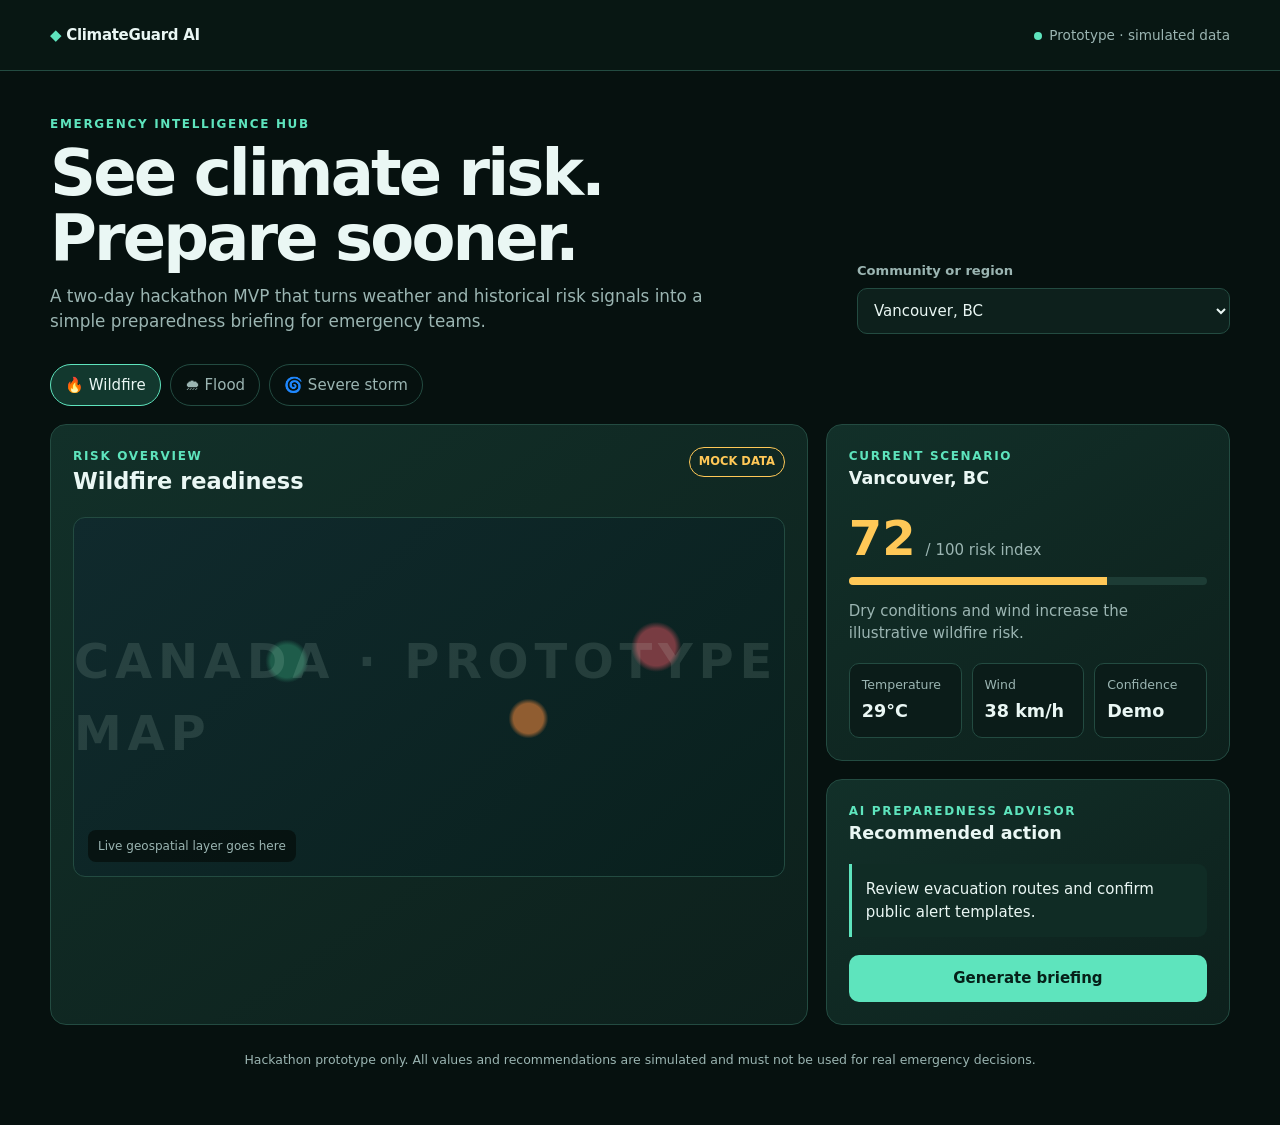
==== ClimateGuard_AI_Interactive_Dashboard.html @ 240c4de7 "Build ClimateGuard hackathon prototype scaffold" ====
<!doctype html>
<html lang="en">
<head>
  <meta charset="utf-8">
  <meta name="viewport" content="width=device-width, initial-scale=1">
  <meta name="description" content="ClimateGuard AI hackathon prototype for climate emergency preparedness.">
  <title>ClimateGuard AI — Emergency Intelligence Hub</title>
  <style>
    :root {
      --ink: #eaf7f4;
      --muted: #9bb5b2;
      --bg: #06110f;
      --surface: #0d201c;
      --surface-2: #123029;
      --line: #234b41;
      --accent: #5ee4bd;
      --warning: #ffc857;
      --danger: #ff6b6b;
      --radius: 16px;
    }

    * { box-sizing: border-box; }
    body { margin: 0; background: var(--bg); color: var(--ink); font: 15px/1.5 system-ui, sans-serif; }
    button, select { font: inherit; }
    button { cursor: pointer; }
    .shell { width: min(1180px, calc(100% - 32px)); margin: auto; }
    header { border-bottom: 1px solid var(--line); background: #081713; }
    nav { min-height: 70px; display: flex; align-items: center; justify-content: space-between; gap: 20px; }
    .brand { font-weight: 850; letter-spacing: -.02em; }
    .brand span { color: var(--accent); }
    .status { color: var(--muted); font-size: .85rem; }
    .status::before { content: ""; display: inline-block; width: 8px; height: 8px; margin-right: 7px; border-radius: 50%; background: var(--accent); }
    main { padding: 44px 0 56px; }
    .hero { display: grid; grid-template-columns: 1.35fr .65fr; gap: 32px; align-items: end; margin-bottom: 30px; }
    .eyebrow { color: var(--accent); font-size: .75rem; font-weight: 800; letter-spacing: .14em; text-transform: uppercase; }
    h1 { max-width: 760px; margin: 8px 0 12px; font-size: clamp(2rem, 5vw, 4rem); line-height: 1.02; letter-spacing: -.045em; }
    .lede { max-width: 700px; margin: 0; color: var(--muted); font-size: 1.05rem; }
    label { display: block; margin-bottom: 7px; color: var(--muted); font-size: .82rem; font-weight: 700; }
    select { width: 100%; padding: 12px; border: 1px solid var(--line); border-radius: 10px; background: var(--surface); color: var(--ink); }
    .tabs { display: flex; gap: 9px; margin-bottom: 18px; overflow-x: auto; }
    .tab { border: 1px solid var(--line); border-radius: 999px; padding: 9px 14px; color: var(--muted); background: transparent; white-space: nowrap; }
    .tab[aria-selected="true"] { border-color: var(--accent); background: #12382e; color: var(--ink); }
    .grid { display: grid; grid-template-columns: 1.5fr .8fr; gap: 18px; }
    .card { border: 1px solid var(--line); border-radius: var(--radius); background: linear-gradient(145deg, var(--surface-2), var(--surface)); padding: 22px; }
    .card h2, .card h3 { margin: 0; }
    .card-head { display: flex; justify-content: space-between; gap: 16px; align-items: start; }
    .badge { border: 1px solid currentColor; border-radius: 999px; padding: 5px 9px; color: var(--warning); font-size: .72rem; font-weight: 800; text-transform: uppercase; }
    .map { position: relative; min-height: 360px; margin-top: 18px; border: 1px solid var(--line); border-radius: 12px; overflow: hidden; background: radial-gradient(circle at 30% 40%, #1e5c4a 0 3%, transparent 4%), radial-gradient(circle at 64% 56%, #905d31 0 3%, transparent 4%), radial-gradient(circle at 82% 36%, #783c42 0 3%, transparent 4%), linear-gradient(140deg, #102a2d, #09201d); }
    .map::before { content: "CANADA · PROTOTYPE MAP"; position: absolute; inset: 0; display: grid; place-items: center; color: #d5f5eb20; font-size: clamp(1.4rem, 4vw, 3rem); font-weight: 900; letter-spacing: .12em; }
    .map::after { content: "Live geospatial layer goes here"; position: absolute; left: 14px; bottom: 14px; padding: 7px 10px; border-radius: 8px; background: #05100dcc; color: var(--muted); font-size: .75rem; }
    .stack { display: grid; gap: 18px; }
    .score { display: flex; align-items: baseline; gap: 10px; margin: 22px 0 6px; }
    .score strong { font-size: 3rem; line-height: 1; color: var(--warning); }
    .score span, .hint { color: var(--muted); }
    .meter { height: 8px; margin: 15px 0; border-radius: 99px; background: #1d3c35; overflow: hidden; }
    .meter span { display: block; height: 100%; width: 72%; background: var(--warning); transition: width .2s; }
    .metrics { display: grid; grid-template-columns: repeat(3, 1fr); gap: 10px; margin-top: 18px; }
    .metric { padding: 12px; border: 1px solid var(--line); border-radius: 10px; background: #0b1c19; }
    .metric small { display: block; color: var(--muted); }
    .metric b { display: block; margin-top: 4px; font-size: 1.1rem; }
    .recommendation { margin: 18px 0; padding: 14px; border-left: 3px solid var(--accent); border-radius: 0 9px 9px 0; background: #102c25; }
    .primary { width: 100%; border: 0; border-radius: 10px; padding: 12px 16px; background: var(--accent); color: #062019; font-weight: 850; }
    .primary:hover { filter: brightness(1.08); }
    .disclaimer { margin: 26px 0 0; color: var(--muted); font-size: .78rem; text-align: center; }
    dialog { max-width: 560px; border: 1px solid var(--line); border-radius: var(--radius); background: var(--surface); color: var(--ink); padding: 24px; }
    dialog::backdrop { background: #000a; }
    dialog h2 { margin-top: 0; }
    dialog li { margin: 9px 0; color: var(--muted); }
    dialog button { float: right; border: 1px solid var(--line); border-radius: 8px; padding: 8px 12px; background: transparent; color: var(--ink); }
    @media (max-width: 800px) { .hero, .grid { grid-template-columns: 1fr; } main { padding-top: 30px; } .metrics { grid-template-columns: 1fr; } }
  </style>
</head>
<body>
  <header>
    <nav class="shell" aria-label="Primary navigation">
      <div class="brand"><span>◆</span> ClimateGuard AI</div>
      <div class="status">Prototype · simulated data</div>
    </nav>
  </header>

  <main class="shell">
    <section class="hero">
      <div>
        <div class="eyebrow">Emergency intelligence hub</div>
        <h1>See climate risk. Prepare sooner.</h1>
        <p class="lede">A two-day hackathon MVP that turns weather and historical risk signals into a simple preparedness briefing for emergency teams.</p>
      </div>
      <div>
        <label for="region">Community or region</label>
        <select id="region">
          <option value="vancouver">Vancouver, BC</option>
          <option value="calgary">Calgary, AB</option>
          <option value="halifax">Halifax, NS</option>
        </select>
      </div>
    </section>

    <div class="tabs" role="tablist" aria-label="Hazard type">
      <button class="tab" role="tab" aria-selected="true" data-hazard="wildfire">🔥 Wildfire</button>
      <button class="tab" role="tab" aria-selected="false" data-hazard="flood">🌧 Flood</button>
      <button class="tab" role="tab" aria-selected="false" data-hazard="storm">🌀 Severe storm</button>
    </div>

    <section class="grid" aria-label="Risk dashboard">
      <article class="card">
        <div class="card-head">
          <div><div class="eyebrow">Risk overview</div><h2 id="map-title">Wildfire readiness</h2></div>
          <span class="badge">Mock data</span>
        </div>
        <div class="map" role="img" aria-label="Placeholder for a Canadian hazard map"></div>
      </article>

      <aside class="stack">
        <article class="card">
          <div class="eyebrow">Current scenario</div>
          <h3 id="place">Vancouver, BC</h3>
          <div class="score"><strong id="score">72</strong><span>/ 100 risk index</span></div>
          <div class="meter" aria-hidden="true"><span id="meter"></span></div>
          <p class="hint" id="summary">Dry conditions and wind increase the illustrative wildfire risk.</p>
          <div class="metrics">
            <div class="metric"><small>Temperature</small><b id="temperature">29°C</b></div>
            <div class="metric"><small>Wind</small><b id="wind">38 km/h</b></div>
            <div class="metric"><small>Confidence</small><b>Demo</b></div>
          </div>
        </article>

        <article class="card">
          <div class="eyebrow">AI preparedness advisor</div>
          <h3>Recommended action</h3>
          <p class="recommendation" id="recommendation">Review evacuation routes and confirm public alert templates.</p>
          <button class="primary" id="briefing">Generate briefing</button>
        </article>
      </aside>
    </section>

    <p class="disclaimer">Hackathon prototype only. All values and recommendations are simulated and must not be used for real emergency decisions.</p>
  </main>

  <dialog id="briefing-dialog">
    <button id="close-dialog" aria-label="Close briefing">Close</button>
    <div class="eyebrow">Generated demo briefing</div>
    <h2 id="briefing-title">Preparedness briefing</h2>
    <p>This deterministic placeholder shows where an approved AI service can be connected.</p>
    <ol id="briefing-list"></ol>
  </dialog>

  <script>
    // MOCK DATA BOUNDARY: replace this object with normalized API responses on day two.
    const scenarios = {
      wildfire: { title: "Wildfire readiness", score: 72, summary: "Dry conditions and wind increase the illustrative wildfire risk.", action: "Review evacuation routes and confirm public alert templates.", steps: ["Check official fire-weather alerts.", "Review evacuation routes and vulnerable populations.", "Confirm staffing and public communication channels."] },
      flood: { title: "Flood readiness", score: 58, summary: "A simulated rainfall outlook raises localized flood concerns.", action: "Inspect flood-prone roads and verify shelter readiness.", steps: ["Check official rainfall and river forecasts.", "Review drainage and road closure plans.", "Confirm shelter and transport contacts."] },
      storm: { title: "Severe storm readiness", score: 81, summary: "A simulated wind event could disrupt power and transport.", action: "Confirm backup power and coordinate critical-facility checks.", steps: ["Check official storm warnings.", "Contact critical facilities and utilities.", "Prepare outage and public safety messaging."] }
    };
    const regions = {
      vancouver: { label: "Vancouver, BC", temperature: "29°C", wind: "38 km/h", offset: 0 },
      calgary: { label: "Calgary, AB", temperature: "24°C", wind: "52 km/h", offset: -7 },
      halifax: { label: "Halifax, NS", temperature: "18°C", wind: "66 km/h", offset: 6 }
    };

    let activeHazard = "wildfire";
    const $ = (selector) => document.querySelector(selector);

    function render() {
      const scenario = scenarios[activeHazard];
      const region = regions[$("#region").value];
      const score = Math.max(0, Math.min(100, scenario.score + region.offset));
      $("#map-title").textContent = scenario.title;
      $("#place").textContent = region.label;
      $("#score").textContent = score;
      $("#meter").style.width = `${score}%`;
      $("#summary").textContent = scenario.summary;
      $("#recommendation").textContent = scenario.action;
      $("#temperature").textContent = region.temperature;
      $("#wind").textContent = region.wind;
    }

    document.querySelectorAll(".tab").forEach((tab) => tab.addEventListener("click", () => {
      activeHazard = tab.dataset.hazard;
      document.querySelectorAll(".tab").forEach((item) => item.setAttribute("aria-selected", item === tab));
      render();
    }));
    $("#region").addEventListener("change", render);
    $("#briefing").addEventListener("click", () => {
      const scenario = scenarios[activeHazard];
      $("#briefing-title").textContent = `${regions[$("#region").value].label}: ${scenario.title}`;
      $("#briefing-list").innerHTML = scenario.steps.map((step) => `<li>${step}</li>`).join("");
      $("#briefing-dialog").showModal();
    });
    $("#close-dialog").addEventListener("click", () => $("#briefing-dialog").close());
    render();
  </script>
</body>
</html>
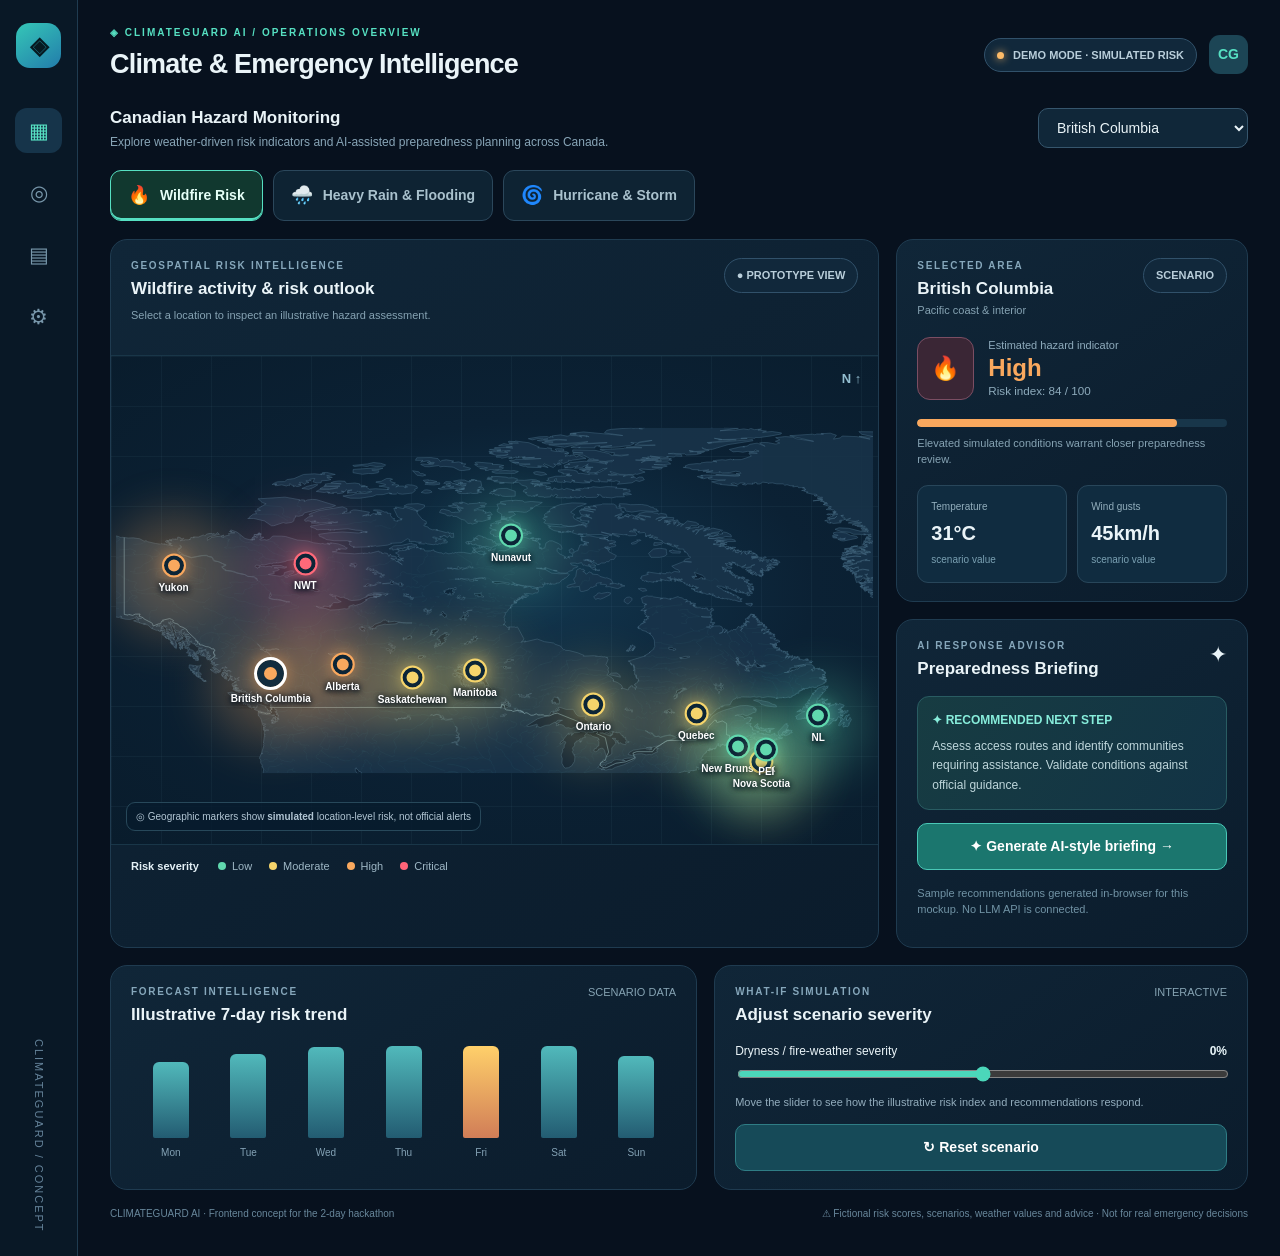
==== commit 37c52c67: "Align project scaffold with supplied frontend" ====
--- a/ClimateGuard_AI_Interactive_Dashboard.html
+++ b/ClimateGuard_AI_Interactive_Dashboard.html
@@ -1,193 +1,34 @@
-<!doctype html>
-<html lang="en">
-<head>
-  <meta charset="utf-8">
-  <meta name="viewport" content="width=device-width, initial-scale=1">
-  <meta name="description" content="ClimateGuard AI hackathon prototype for climate emergency preparedness.">
-  <title>ClimateGuard AI — Emergency Intelligence Hub</title>
-  <style>
-    :root {
-      --ink: #eaf7f4;
-      --muted: #9bb5b2;
-      --bg: #06110f;
-      --surface: #0d201c;
-      --surface-2: #123029;
-      --line: #234b41;
-      --accent: #5ee4bd;
-      --warning: #ffc857;
-      --danger: #ff6b6b;
-      --radius: 16px;
-    }
-
-    * { box-sizing: border-box; }
-    body { margin: 0; background: var(--bg); color: var(--ink); font: 15px/1.5 system-ui, sans-serif; }
-    button, select { font: inherit; }
-    button { cursor: pointer; }
-    .shell { width: min(1180px, calc(100% - 32px)); margin: auto; }
-    header { border-bottom: 1px solid var(--line); background: #081713; }
-    nav { min-height: 70px; display: flex; align-items: center; justify-content: space-between; gap: 20px; }
-    .brand { font-weight: 850; letter-spacing: -.02em; }
-    .brand span { color: var(--accent); }
-    .status { color: var(--muted); font-size: .85rem; }
-    .status::before { content: ""; display: inline-block; width: 8px; height: 8px; margin-right: 7px; border-radius: 50%; background: var(--accent); }
-    main { padding: 44px 0 56px; }
-    .hero { display: grid; grid-template-columns: 1.35fr .65fr; gap: 32px; align-items: end; margin-bottom: 30px; }
-    .eyebrow { color: var(--accent); font-size: .75rem; font-weight: 800; letter-spacing: .14em; text-transform: uppercase; }
-    h1 { max-width: 760px; margin: 8px 0 12px; font-size: clamp(2rem, 5vw, 4rem); line-height: 1.02; letter-spacing: -.045em; }
-    .lede { max-width: 700px; margin: 0; color: var(--muted); font-size: 1.05rem; }
-    label { display: block; margin-bottom: 7px; color: var(--muted); font-size: .82rem; font-weight: 700; }
-    select { width: 100%; padding: 12px; border: 1px solid var(--line); border-radius: 10px; background: var(--surface); color: var(--ink); }
-    .tabs { display: flex; gap: 9px; margin-bottom: 18px; overflow-x: auto; }
-    .tab { border: 1px solid var(--line); border-radius: 999px; padding: 9px 14px; color: var(--muted); background: transparent; white-space: nowrap; }
-    .tab[aria-selected="true"] { border-color: var(--accent); background: #12382e; color: var(--ink); }
-    .grid { display: grid; grid-template-columns: 1.5fr .8fr; gap: 18px; }
-    .card { border: 1px solid var(--line); border-radius: var(--radius); background: linear-gradient(145deg, var(--surface-2), var(--surface)); padding: 22px; }
-    .card h2, .card h3 { margin: 0; }
-    .card-head { display: flex; justify-content: space-between; gap: 16px; align-items: start; }
-    .badge { border: 1px solid currentColor; border-radius: 999px; padding: 5px 9px; color: var(--warning); font-size: .72rem; font-weight: 800; text-transform: uppercase; }
-    .map { position: relative; min-height: 360px; margin-top: 18px; border: 1px solid var(--line); border-radius: 12px; overflow: hidden; background: radial-gradient(circle at 30% 40%, #1e5c4a 0 3%, transparent 4%), radial-gradient(circle at 64% 56%, #905d31 0 3%, transparent 4%), radial-gradient(circle at 82% 36%, #783c42 0 3%, transparent 4%), linear-gradient(140deg, #102a2d, #09201d); }
-    .map::before { content: "CANADA · PROTOTYPE MAP"; position: absolute; inset: 0; display: grid; place-items: center; color: #d5f5eb20; font-size: clamp(1.4rem, 4vw, 3rem); font-weight: 900; letter-spacing: .12em; }
-    .map::after { content: "Live geospatial layer goes here"; position: absolute; left: 14px; bottom: 14px; padding: 7px 10px; border-radius: 8px; background: #05100dcc; color: var(--muted); font-size: .75rem; }
-    .stack { display: grid; gap: 18px; }
-    .score { display: flex; align-items: baseline; gap: 10px; margin: 22px 0 6px; }
-    .score strong { font-size: 3rem; line-height: 1; color: var(--warning); }
-    .score span, .hint { color: var(--muted); }
-    .meter { height: 8px; margin: 15px 0; border-radius: 99px; background: #1d3c35; overflow: hidden; }
-    .meter span { display: block; height: 100%; width: 72%; background: var(--warning); transition: width .2s; }
-    .metrics { display: grid; grid-template-columns: repeat(3, 1fr); gap: 10px; margin-top: 18px; }
-    .metric { padding: 12px; border: 1px solid var(--line); border-radius: 10px; background: #0b1c19; }
-    .metric small { display: block; color: var(--muted); }
-    .metric b { display: block; margin-top: 4px; font-size: 1.1rem; }
-    .recommendation { margin: 18px 0; padding: 14px; border-left: 3px solid var(--accent); border-radius: 0 9px 9px 0; background: #102c25; }
-    .primary { width: 100%; border: 0; border-radius: 10px; padding: 12px 16px; background: var(--accent); color: #062019; font-weight: 850; }
-    .primary:hover { filter: brightness(1.08); }
-    .disclaimer { margin: 26px 0 0; color: var(--muted); font-size: .78rem; text-align: center; }
-    dialog { max-width: 560px; border: 1px solid var(--line); border-radius: var(--radius); background: var(--surface); color: var(--ink); padding: 24px; }
-    dialog::backdrop { background: #000a; }
-    dialog h2 { margin-top: 0; }
-    dialog li { margin: 9px 0; color: var(--muted); }
-    dialog button { float: right; border: 1px solid var(--line); border-radius: 8px; padding: 8px 12px; background: transparent; color: var(--ink); }
-    @media (max-width: 800px) { .hero, .grid { grid-template-columns: 1fr; } main { padding-top: 30px; } .metrics { grid-template-columns: 1fr; } }
-  </style>
-</head>
-<body>
-  <header>
-    <nav class="shell" aria-label="Primary navigation">
-      <div class="brand"><span>◆</span> ClimateGuard AI</div>
-      <div class="status">Prototype · simulated data</div>
-    </nav>
-  </header>
-
-  <main class="shell">
-    <section class="hero">
-      <div>
-        <div class="eyebrow">Emergency intelligence hub</div>
-        <h1>See climate risk. Prepare sooner.</h1>
-        <p class="lede">A two-day hackathon MVP that turns weather and historical risk signals into a simple preparedness briefing for emergency teams.</p>
-      </div>
-      <div>
-        <label for="region">Community or region</label>
-        <select id="region">
-          <option value="vancouver">Vancouver, BC</option>
-          <option value="calgary">Calgary, AB</option>
-          <option value="halifax">Halifax, NS</option>
-        </select>
-      </div>
-    </section>
-
-    <div class="tabs" role="tablist" aria-label="Hazard type">
-      <button class="tab" role="tab" aria-selected="true" data-hazard="wildfire">🔥 Wildfire</button>
-      <button class="tab" role="tab" aria-selected="false" data-hazard="flood">🌧 Flood</button>
-      <button class="tab" role="tab" aria-selected="false" data-hazard="storm">🌀 Severe storm</button>
-    </div>
-
-    <section class="grid" aria-label="Risk dashboard">
-      <article class="card">
-        <div class="card-head">
-          <div><div class="eyebrow">Risk overview</div><h2 id="map-title">Wildfire readiness</h2></div>
-          <span class="badge">Mock data</span>
-        </div>
-        <div class="map" role="img" aria-label="Placeholder for a Canadian hazard map"></div>
-      </article>
-
-      <aside class="stack">
-        <article class="card">
-          <div class="eyebrow">Current scenario</div>
-          <h3 id="place">Vancouver, BC</h3>
-          <div class="score"><strong id="score">72</strong><span>/ 100 risk index</span></div>
-          <div class="meter" aria-hidden="true"><span id="meter"></span></div>
-          <p class="hint" id="summary">Dry conditions and wind increase the illustrative wildfire risk.</p>
-          <div class="metrics">
-            <div class="metric"><small>Temperature</small><b id="temperature">29°C</b></div>
-            <div class="metric"><small>Wind</small><b id="wind">38 km/h</b></div>
-            <div class="metric"><small>Confidence</small><b>Demo</b></div>
-          </div>
-        </article>
-
-        <article class="card">
-          <div class="eyebrow">AI preparedness advisor</div>
-          <h3>Recommended action</h3>
-          <p class="recommendation" id="recommendation">Review evacuation routes and confirm public alert templates.</p>
-          <button class="primary" id="briefing">Generate briefing</button>
-        </article>
-      </aside>
-    </section>
-
-    <p class="disclaimer">Hackathon prototype only. All values and recommendations are simulated and must not be used for real emergency decisions.</p>
-  </main>
-
-  <dialog id="briefing-dialog">
-    <button id="close-dialog" aria-label="Close briefing">Close</button>
-    <div class="eyebrow">Generated demo briefing</div>
-    <h2 id="briefing-title">Preparedness briefing</h2>
-    <p>This deterministic placeholder shows where an approved AI service can be connected.</p>
-    <ol id="briefing-list"></ol>
-  </dialog>
-
-  <script>
-    // MOCK DATA BOUNDARY: replace this object with normalized API responses on day two.
-    const scenarios = {
-      wildfire: { title: "Wildfire readiness", score: 72, summary: "Dry conditions and wind increase the illustrative wildfire risk.", action: "Review evacuation routes and confirm public alert templates.", steps: ["Check official fire-weather alerts.", "Review evacuation routes and vulnerable populations.", "Confirm staffing and public communication channels."] },
-      flood: { title: "Flood readiness", score: 58, summary: "A simulated rainfall outlook raises localized flood concerns.", action: "Inspect flood-prone roads and verify shelter readiness.", steps: ["Check official rainfall and river forecasts.", "Review drainage and road closure plans.", "Confirm shelter and transport contacts."] },
-      storm: { title: "Severe storm readiness", score: 81, summary: "A simulated wind event could disrupt power and transport.", action: "Confirm backup power and coordinate critical-facility checks.", steps: ["Check official storm warnings.", "Contact critical facilities and utilities.", "Prepare outage and public safety messaging."] }
-    };
-    const regions = {
-      vancouver: { label: "Vancouver, BC", temperature: "29°C", wind: "38 km/h", offset: 0 },
-      calgary: { label: "Calgary, AB", temperature: "24°C", wind: "52 km/h", offset: -7 },
-      halifax: { label: "Halifax, NS", temperature: "18°C", wind: "66 km/h", offset: 6 }
-    };
-
-    let activeHazard = "wildfire";
-    const $ = (selector) => document.querySelector(selector);
-
-    function render() {
-      const scenario = scenarios[activeHazard];
-      const region = regions[$("#region").value];
-      const score = Math.max(0, Math.min(100, scenario.score + region.offset));
-      $("#map-title").textContent = scenario.title;
-      $("#place").textContent = region.label;
-      $("#score").textContent = score;
-      $("#meter").style.width = `${score}%`;
-      $("#summary").textContent = scenario.summary;
-      $("#recommendation").textContent = scenario.action;
-      $("#temperature").textContent = region.temperature;
-      $("#wind").textContent = region.wind;
-    }
-
-    document.querySelectorAll(".tab").forEach((tab) => tab.addEventListener("click", () => {
-      activeHazard = tab.dataset.hazard;
-      document.querySelectorAll(".tab").forEach((item) => item.setAttribute("aria-selected", item === tab));
-      render();
-    }));
-    $("#region").addEventListener("change", render);
-    $("#briefing").addEventListener("click", () => {
-      const scenario = scenarios[activeHazard];
-      $("#briefing-title").textContent = `${regions[$("#region").value].label}: ${scenario.title}`;
-      $("#briefing-list").innerHTML = scenario.steps.map((step) => `<li>${step}</li>`).join("");
-      $("#briefing-dialog").showModal();
-    });
-    $("#close-dialog").addEventListener("click", () => $("#briefing-dialog").close());
-    render();
-  </script>
-</body>
-</html>
+<!DOCTYPE html>
+<html lang="en"><head><meta charset="UTF-8"><meta name="viewport" content="width=device-width,initial-scale=1.0">
+<title>ClimateGuard AI | Canadian Emergency Intelligence</title>
+<style>
+:root{--bg:#07111e;--panel:#0e2030;--panel2:#102739;--line:#1f3b50;--text:#eaf4f8;--muted:#88a5b7;--teal:#56e0c2;--orange:#ffc06a;--red:#ff6979;--blue:#68b9ff;--radius:17px}*{box-sizing:border-box}body{margin:0;background:var(--bg);color:var(--text);font:14px/1.5 Inter,Segoe UI,Arial,sans-serif}button,select,input{font:inherit}button{cursor:pointer}.app{display:grid;grid-template-columns:78px minmax(0,1fr);min-height:100vh}.rail{background:#091826;border-right:1px solid var(--line);display:flex;align-items:center;flex-direction:column;gap:17px;padding:23px 12px}.brand{width:45px;height:45px;border-radius:14px;background:linear-gradient(145deg,#35c7b7,#227cab);display:grid;place-items:center;color:#061a21;font-size:24px;font-weight:900;margin-bottom:23px}.railbtn{border:0;background:transparent;color:#7897ab;width:47px;height:45px;border-radius:12px;font-size:21px}.railbtn.active,.railbtn:hover{background:#16344a;color:var(--teal)}.rail-bottom{margin-top:auto;color:#65839a;font-size:11px;writing-mode:vertical-rl;letter-spacing:2px}.main{min-width:0;max-width:1840px;width:100%;margin:auto;padding:25px 32px 35px}.top{display:flex;justify-content:space-between;align-items:center;gap:15px;margin-bottom:20px}.eyebrow{color:var(--teal);text-transform:uppercase;letter-spacing:2px;font-size:10px;font-weight:800}.top h1{font-size:27px;margin:4px 0 0;letter-spacing:-.8px}.top-right{display:flex;align-items:center;gap:12px}.pill{padding:8px 12px;border:1px solid #31516a;border-radius:99px;color:#b9ceda;background:#11283b;font-size:11px;font-weight:700}.pulse{display:inline-block;width:7px;height:7px;background:#fdbb68;border-radius:50%;margin-right:6px;box-shadow:0 0 8px #fdbb68}.avatar{width:39px;height:39px;border-radius:11px;background:#1c4555;display:grid;place-items:center;color:var(--teal);font-weight:800}.intro{display:flex;justify-content:space-between;align-items:center;gap:18px;margin-bottom:19px}.intro h2{font-size:17px;margin:0 0 3px}.intro p{color:var(--muted);margin:0;font-size:12px}.selectbox{border:1px solid #36566d;border-radius:10px;background:#102739;color:var(--text);padding:10px 14px;max-width:210px}.hazards{display:flex;gap:10px;margin-bottom:18px;flex-wrap:wrap}.hazard{border:1px solid #2b475b;background:#0e2333;color:#a9c1cd;padding:11px 17px;border-radius:11px;display:flex;align-items:center;gap:10px;font-weight:700}.hazard span{font-size:18px}.hazard.active{border-color:var(--teal);color:#e6fff8;background:#11382f;box-shadow:inset 0 -2px var(--teal)}.hazard:hover{border-color:#7196ac}.layout{display:grid;grid-template-columns:minmax(0,1.75fr) minmax(290px,.8fr);gap:17px}.panel{background:linear-gradient(145deg,#102638,#0b1c2c);border:1px solid var(--line);border-radius:var(--radius);overflow:hidden}.panelpad{padding:18px 20px}.paneltop{display:flex;align-items:start;justify-content:space-between;gap:10px}.kicker{font-size:10px;text-transform:uppercase;letter-spacing:1.7px;color:#86a7bb;font-weight:800}.heading{font-size:17px;font-weight:800;margin-top:3px}.mini{font-size:11px;color:#86a3b3}.map-wrap{position:relative;min-height:490px;background:radial-gradient(ellipse at 55% 48%,#12364e 0%,#0b2134 47%,#091c2c 100%);overflow:hidden;border-top:1px solid #193648;border-bottom:1px solid #193648;margin-top:14px}.map-wrap:before{content:'';position:absolute;inset:0;background-image:linear-gradient(#5f8ca113 1px,transparent 1px),linear-gradient(90deg,#5f8ca113 1px,transparent 1px);background-size:50px 50px;pointer-events:none}.canada{position:absolute;inset:13px 5px 12px;width:calc(100% - 10px);height:calc(100% - 25px);object-fit:fill;opacity:.94}.map-grid{position:absolute;inset:13px 5px 12px;pointer-events:none}.heat{position:absolute;border-radius:50%;transform:translate(-50%,-50%);filter:blur(24px);opacity:.27;pointer-events:none;width:110px;height:95px}.pin{position:absolute;transform:translate(-50%,-50%);border:0;background:none;padding:0;z-index:3;color:white;display:flex;align-items:center;flex-direction:column;gap:4px}.pin .ring{display:grid;place-items:center;width:20px;height:20px;border-radius:50%;background:var(--risk);border:4px solid #0c2537;outline:2px solid var(--risk);box-shadow:0 0 19px var(--risk)}.pin.selected .ring{width:27px;height:27px;border:7px solid #122c3e;outline:3px solid #fff}.pin .name{font-size:10px;font-weight:800;text-shadow:0 2px 5px #05111e,0 0 6px #05111e;white-space:nowrap}.pin:hover .name{color:var(--teal)}.map-caption{position:absolute;left:15px;bottom:13px;color:#b1c5d3;background:#071b2dc9;border:1px solid #27485a;border-radius:9px;padding:6px 9px;font-size:10px;z-index:4}.compass{position:absolute;right:17px;top:13px;color:#93bed0;font-weight:700;font-size:13px;z-index:4}.legend{display:flex;align-items:center;gap:17px;flex-wrap:wrap;padding:13px 20px;font-size:11px;color:#9eb7c5}.legend b{color:#e5f1f7;margin-right:2px}.key{display:flex;align-items:center;gap:6px}.dot{width:8px;height:8px;border-radius:50%;display:inline-block}.red{background:#ff6478}.orange{background:#f9a85e}.yellow{background:#f5d46b}.green{background:#60d8ae}.right{display:flex;flex-direction:column;gap:17px}.risk-box{display:flex;gap:14px;align-items:center;margin:19px 0}.risk-icon{background:#3a2635;color:#ff9da0;border:1px solid #7b4e63;padding:13px;border-radius:13px;font-size:23px}.risk-words{display:flex;flex-direction:column}.risk-words strong{font-size:24px;line-height:1.2}.risk-words small{color:#8eabbc}.risk-meter{height:8px;border-radius:50px;background:#18364a;overflow:hidden;margin:14px 0 8px}.risk-meter div{height:100%;border-radius:50px;transition:width .3s,background .3s}.metrics{display:grid;grid-template-columns:repeat(2,minmax(0,1fr));gap:10px;margin-top:17px}.metric{border:1px solid #28465a;border-radius:11px;padding:13px;background:#102c40}.metric small{display:block;color:#93afbd;font-size:10px}.metric strong{font-size:20px;margin-top:4px;display:block}.metric span{font-size:10px;color:#7aa0b2}.action{background:linear-gradient(120deg,#173c42,#123345);border:1px solid #295c62;border-radius:12px;margin-top:15px;padding:14px}.action h4{color:#87eddb;font-size:12px;margin:0 0 8px}.action p{margin:0;color:#bed6db;font-size:12px;line-height:1.6}.ai-button{width:100%;border:1px solid #4ac8b7;background:#1b766e;color:white;padding:12px;border-radius:10px;font-weight:800;margin-top:13px}.ai-button:hover{background:#229789}.bottom{display:grid;grid-template-columns:1.1fr 1fr;gap:17px;margin-top:17px}.chart{display:flex;align-items:end;justify-content:space-between;gap:8px;height:114px;margin:19px 0 4px;padding:0 5px}.barcol{flex:1;display:flex;flex-direction:column;align-items:center;justify-content:end;height:100%;gap:7px}.bar{width:100%;max-width:36px;border-radius:6px 6px 2px 2px;background:linear-gradient(0deg,#235c72,#51b9bb);min-height:8px;transition:height .3s}.barcol.active .bar{background:linear-gradient(0deg,#d17d57,#ffd06a)}.barlabel{font-size:10px;color:#83a1b4}.scenario-row{display:flex;justify-content:space-between;gap:10px;margin:15px 0 4px;font-size:12px}.scenario-row strong{color:#e9f6fa}input[type=range]{width:100%;accent-color:#4bd7ba}.scenario-hint{font-size:11px;color:#93adbd;margin:6px 0}.foot{display:flex;justify-content:space-between;gap:12px;color:#68879b;font-size:10px;margin-top:16px;flex-wrap:wrap}.toast{position:fixed;bottom:22px;right:24px;background:#113b40;border:1px solid #358477;color:#e6fff7;padding:13px 16px;border-radius:12px;box-shadow:0 10px 30px #0005;display:none;z-index:20}.modalbg{display:none;position:fixed;inset:0;background:#020912ca;z-index:30;align-items:center;justify-content:center;padding:20px}.modal{width:min(620px,96vw);background:#0f2737;border:1px solid #3b6278;border-radius:19px;padding:26px;box-shadow:0 18px 100px #000b;max-height:90vh;overflow:auto}.modal h2{margin:0 0 8px}.modal p,.modal li{color:#b7ced9}.modal li{margin:9px 0}.modal button{border:0;background:#1a766c;color:white;border-radius:9px;padding:9px 15px;font-weight:800;float:right}.fine{color:#7193a5;font-size:11px;margin-top:15px} @media(max-width:1050px){.layout{grid-template-columns:1fr}.right{display:grid;grid-template-columns:1fr 1fr}.map-wrap{min-height:440px}}@media(max-width:700px){.app{grid-template-columns:1fr}.rail{display:none}.main{padding:18px 12px}.top h1{font-size:21px}.top-right .pill{display:none}.intro{align-items:start;flex-direction:column}.right,.bottom{grid-template-columns:1fr}.map-wrap{min-height:370px}.pin .name{font-size:8px}.map-caption{font-size:9px}.legend{gap:10px}.hazard{flex:1;justify-content:center;font-size:11px;padding:10px 8px}}
+</style></head>
+<body><div class="app"><nav class="rail" aria-label="Demo navigation"><div class="brand">◈</div><button class="railbtn active" title="Overview">▦</button><button class="railbtn" title="Explore" onclick="toast('Explore mode is represented by the map view.')">◎</button><button class="railbtn" title="Reports" onclick="openAI()">▤</button><button class="railbtn" title="Settings" onclick="toast('This is a frontend concept demonstration.')">⚙</button><div class="rail-bottom">CLIMATEGUARD / CONCEPT</div></nav><main class="main"><header class="top"><div><div class="eyebrow">◈ CLIMATEGUARD AI / OPERATIONS OVERVIEW</div><h1>Climate & Emergency Intelligence</h1></div><div class="top-right"><div class="pill"><span class="pulse"></span> DEMO MODE · SIMULATED RISK</div><div class="avatar">CG</div></div></header><section class="intro"><div><h2>Canadian Hazard Monitoring</h2><p>Explore weather-driven risk indicators and AI-assisted preparedness planning across Canada.</p></div><select id="regionSelect" class="selectbox" aria-label="Select region"></select></section><div class="hazards"><button class="hazard active" data-hazard="wildfire"><span>🔥</span> Wildfire Risk</button><button class="hazard" data-hazard="rain"><span>🌧️</span> Heavy Rain & Flooding</button><button class="hazard" data-hazard="hurricane"><span>🌀</span> Hurricane & Storm</button></div><div class="layout"><section class="panel"><div class="panelpad"><div class="paneltop"><div><div class="kicker">Geospatial Risk Intelligence</div><div class="heading" id="mapTitle">Wildfire activity & risk outlook</div></div><div class="pill" id="mapMode">● PROTOTYPE VIEW</div></div><div class="mini" style="margin-top:5px">Select a location to inspect an illustrative hazard assessment.</div></div><div class="map-wrap" id="map"><img class="canada" alt="Map outline of Canada and surrounding North American coastline" src="[data-uri]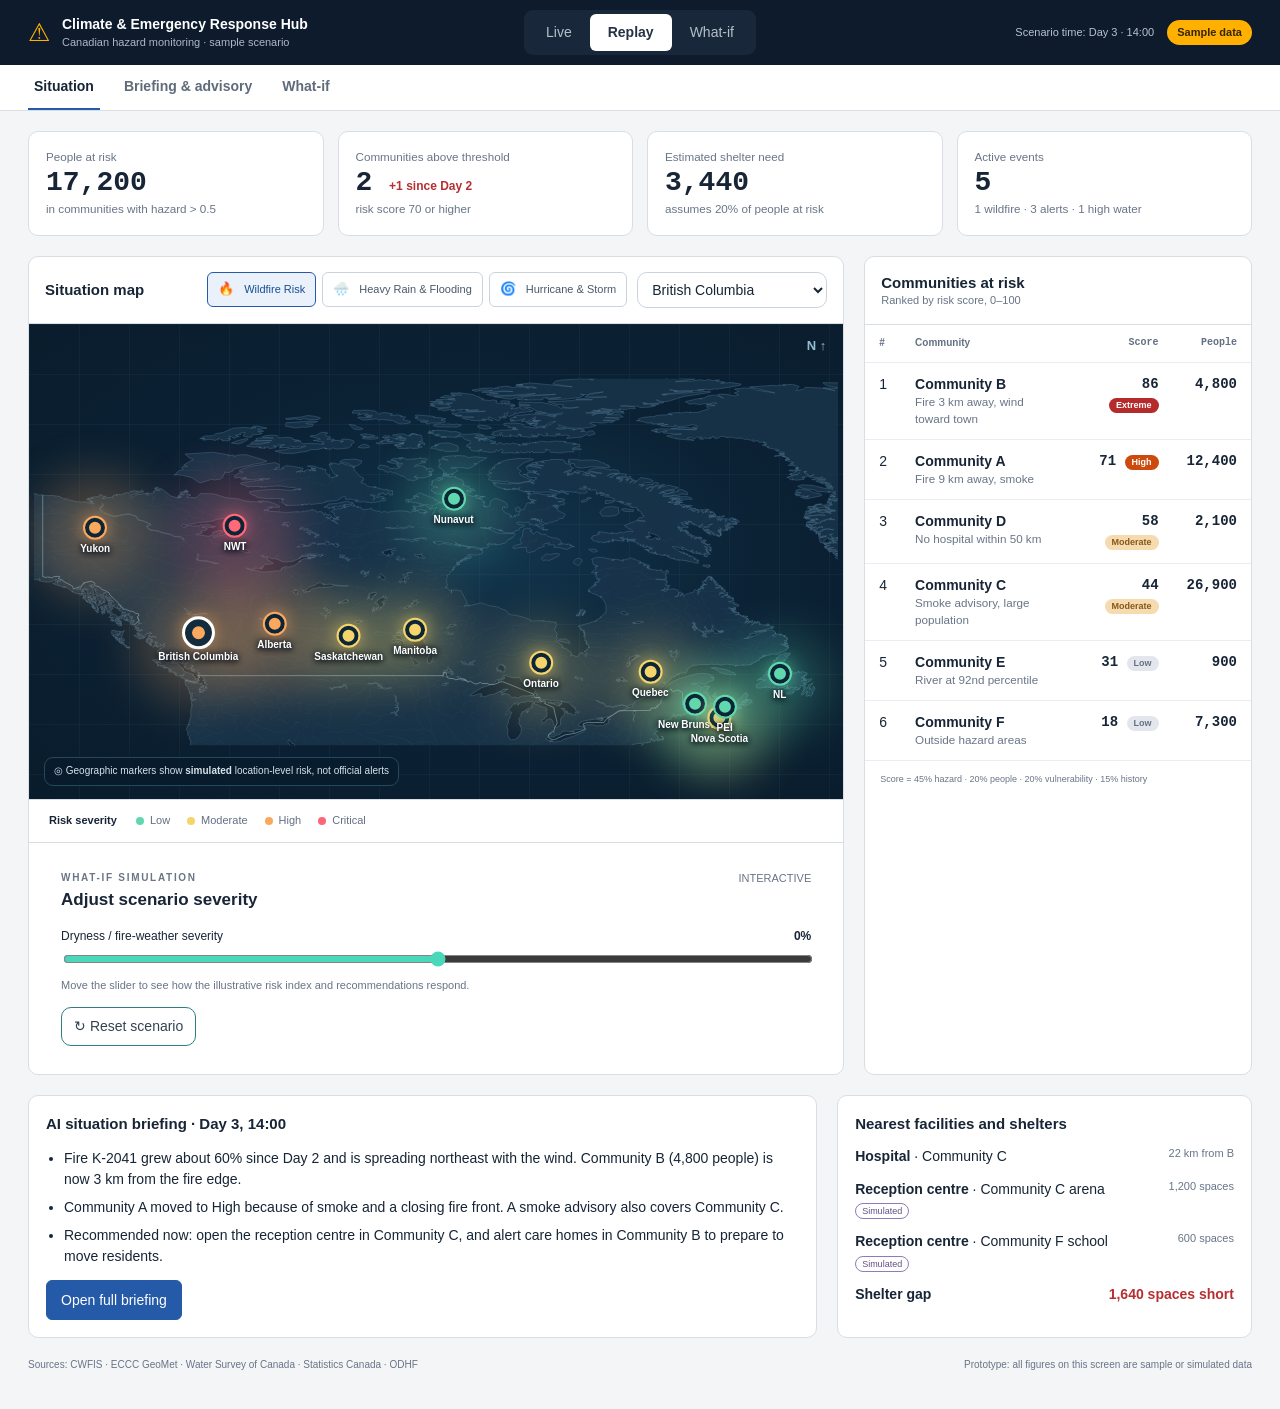
==== commit 754d610f: "Integrate situation mockup into ClimateGuard dashboard" ====
--- a/ClimateGuard_AI_Interactive_Dashboard.html
+++ b/ClimateGuard_AI_Interactive_Dashboard.html
@@ -31,4 +31,32 @@
 function drawChart(){const r=REGIONS.find(x=>x.id===selected),base=score(r),days=['Mon','Tue','Wed','Thu','Fri','Sat','Sun'];$('chart').innerHTML=days.map((d,i)=>{const v=clamp(base+[-17,-10,-4,8,13,-3,-12][i]);return `<div class="barcol ${i===4?'active':''}" title="${d}: ${v} illustrative points"><div class="bar" style="height:${Math.max(12,v)}%"></div><span class="barlabel">${d}</span></div>`}).join('')}
 function openAI(){const r=REGIONS.find(x=>x.id===selected),h=HAZARDS[hazard],n=score(r);$('modalTitle').textContent=`${h.icon} ${r.name} — ${hazard==='rain'?'Rainfall':hazard==='wildfire'?'Wildfire':'Storm'} Briefing`;$('modalIntro').textContent=`This is a mock emergency preparedness summary using a fictional ${n}/100 hazard indicator (${category(n)[0].toLowerCase()} level). It does not describe real conditions in ${r.name}.`;$('modalBody').innerHTML=`<div class="action"><h4>✦ SUGGESTED CONSIDERATIONS</h4><ol>${h.brief.map(x=>`<li>${x}</li>`).join('')}</ol></div><p><strong>Potential operational priorities:</strong> Review staffing, backup power, communication readiness and escalation contacts. Resource allocations require verified local exposure and responder capacity data.</p><p><strong>Data confidence:</strong> Low — example inputs and thresholds are synthetic. Confirm observations and official warnings before acting.</p>`;$('modal').style.display='flex'}function closeAI(){$('modal').style.display='none'}function resetScenario(){severity=0;$('severity').value=0;render()}function toast(t){$('toast').textContent=t;$('toast').style.display='block';setTimeout(()=>$('toast').style.display='none',2800)}
 document.querySelectorAll('.hazard').forEach(b=>b.addEventListener('click',()=>{hazard=b.dataset.hazard;severity=0;$('severity').value=0;selected=hazard==='hurricane'?'ns':hazard==='rain'?'mb':'bc';render();$('regionSelect').value=selected}));$('severity').addEventListener('input',e=>{severity=Number(e.target.value);render()});$('regionSelect').innerHTML=REGIONS.map(r=>`<option value="${r.id}">${r.name}</option>`).join('');$('regionSelect').addEventListener('change',e=>selectRegion(e.target.value));$('regionSelect').value=selected;document.addEventListener('keydown',e=>{if(e.key==='Escape')closeAI()});render();
-</script></body></html>+</script>
+<style>
+/* Integrated Situation layout based on the supplied UI mockup. */
+.app{display:none}.ix{--ix-navy:#0d1b2c;--ix-blue:#245aa8;--ix-ink:#172536;--ix-muted:#687587;--ix-bg:#f3f5f7;--ix-line:#d9dee5;--ix-red:#b62f31;min-height:100vh;background:var(--ix-bg);color:var(--ix-ink);font:14px/1.45 Inter,Segoe UI,Arial,sans-serif}.ix *{box-sizing:border-box}.ix button,.ix select,.ix input{font:inherit}.ix-top{min-height:65px;padding:10px 28px;background:var(--ix-navy);color:#fff;display:grid;grid-template-columns:1fr auto 1fr;align-items:center;gap:18px}.ix-brand{display:flex;align-items:center;gap:12px}.ix-alert{color:#ffb000;font-size:25px}.ix-brand strong,.ix-brand small{display:block}.ix-brand small{color:#aeb8c7;font-size:11px}.ix-modes{display:flex;padding:4px;background:#18283a;border-radius:9px}.ix-modes button{border:0;border-radius:6px;padding:8px 18px;background:transparent;color:#b5bfcb}.ix-modes .active{background:#fff;color:#263243;font-weight:800}.ix-status{justify-self:end;color:#b8c2ce;font-size:11px}.ix-tag{display:inline-block;margin-left:10px;padding:5px 10px;border-radius:99px;background:#ffb000;color:#352500;font-weight:800}.ix-tabs{height:46px;padding:0 28px;background:#fff;border-bottom:1px solid var(--ix-line);display:flex;align-items:end;gap:18px}.ix-tabs button{height:46px;border:0;border-bottom:2px solid transparent;background:transparent;color:#5f6b79;font-weight:700}.ix-tabs .active{border-color:var(--ix-blue);color:var(--ix-ink)}.ix-main{max-width:1500px;margin:auto;padding:20px 28px 36px}.ix-card{background:#fff;border:1px solid var(--ix-line);border-radius:10px;overflow:hidden}.ix-stats{display:grid;grid-template-columns:repeat(4,1fr);gap:14px;margin-bottom:20px}.ix-stat{padding:17px}.ix-stat small{display:block;color:var(--ix-muted)}.ix-stat strong{display:block;margin:2px 0;font:700 28px/1.1 ui-monospace,SFMono-Regular,Consolas,monospace}.ix-change{color:var(--ix-red);font:700 12px/1.2 Inter,Arial,sans-serif}.ix-grid{display:grid;grid-template-columns:minmax(0,2fr) minmax(350px,.95fr);gap:20px}.ix-cardhead{padding:15px 16px;border-bottom:1px solid var(--ix-line);display:flex;justify-content:space-between;align-items:center;gap:15px}.ix-cardhead h2{margin:0;font-size:15px}.ix-controls{display:flex;align-items:center;gap:10px;flex-wrap:wrap}.ix-controls .hazards{margin:0;gap:6px}.ix-controls .hazard{border:1px solid #cbd3dd;background:#fff;color:#4b5868;border-radius:6px;padding:7px 10px;font-size:11px}.ix-controls .hazard.active{border-color:var(--ix-blue);background:#eaf1fb;color:#174c93;box-shadow:none}.ix-controls .hazard span{font-size:13px}.ix-controls .selectbox{max-width:190px;padding:8px 10px;border-color:#cbd3dd;background:#fff;color:var(--ix-ink)}#ixMapSlot .map-wrap{margin:0;border:0;border-radius:0;min-height:475px}#ixMapSlot .legend{background:#fff;color:#637083;border-top:1px solid var(--ix-line)}#ixMapSlot .legend b{color:var(--ix-ink)}#ixMapSlot .map-caption{color:#d7e1e9}.ix-slider{padding:14px 16px;border-top:1px solid var(--ix-line)}#ixSliderSlot .panel{border:0;border-radius:0;background:#fff;color:var(--ix-ink)}#ixSliderSlot .panelpad{padding:14px 16px}#ixSliderSlot .kicker{color:#6a7686}#ixSliderSlot .heading,#ixSliderSlot .scenario-row strong{color:var(--ix-ink)}#ixSliderSlot .mini,#ixSliderSlot .scenario-hint{color:var(--ix-muted)}#ixSliderSlot .ai-button{width:auto;padding:8px 12px;margin-top:5px;border-color:#c9d2de;background:#fff!important;color:#344253}.ix-risk header{padding:15px 16px;border-bottom:1px solid var(--ix-line)}.ix-risk header h2{margin:0;font-size:15px}.ix-muted{color:var(--ix-muted);font-size:11px}.ix table{width:100%;border-collapse:collapse}.ix th,.ix td{padding:11px 14px;border-bottom:1px solid #e9ecf0;text-align:left;vertical-align:top}.ix th{font-size:10px;color:#627083}.ix .num{text-align:right;font-family:ui-monospace,SFMono-Regular,Consolas,monospace;font-weight:700}.ix-community b,.ix-community small{display:block}.ix-community small{color:var(--ix-muted)}.ix-pill{display:inline-block;padding:3px 7px;border-radius:99px;font:800 9px/1 Inter,Arial,sans-serif}.ix-extreme{background:#b52b2b;color:#fff}.ix-high{background:#cd4a0f;color:#fff}.ix-moderate{background:#f5dbaf;color:#875717}.ix-low{background:#e3e7ed;color:#657080}.ix-formula{padding:12px 15px;color:var(--ix-muted);font-size:9px}.ix-lower{display:grid;grid-template-columns:1.75fr .92fr;gap:20px;margin-top:20px}.ix-brief,.ix-facilities{padding:17px}.ix-brief h2,.ix-facilities h2{margin:0;font-size:15px}.ix-brief ul{padding-left:18px}.ix-brief li{margin:8px 0}.ix-primary{border:1px solid var(--ix-blue);border-radius:6px;padding:9px 14px;background:var(--ix-blue);color:#fff;font-weight:800}.ix-facilities p{display:flex;justify-content:space-between;gap:15px;margin:12px 0}.ix-danger{color:var(--ix-red);font-weight:800}.ix-sim{padding:2px 6px;border:1px solid #8f7bb7;border-radius:99px;color:#625084;font-size:9px}.ix-footer{display:flex;justify-content:space-between;gap:15px;margin-top:20px;color:var(--ix-muted);font-size:10px}@media(max-width:1000px){.ix-grid,.ix-lower{grid-template-columns:1fr}.ix-stats{grid-template-columns:1fr 1fr}.ix-top{grid-template-columns:1fr auto}.ix-modes{grid-column:1/-1;grid-row:2;justify-self:center}.ix-status{font-size:0}}@media(max-width:650px){.ix-top,.ix-main{padding-left:14px;padding-right:14px}.ix-tabs{padding-left:8px;overflow:auto}.ix-stats{grid-template-columns:1fr}.ix-cardhead{align-items:flex-start;flex-direction:column}.ix-controls{width:100%}.ix-controls .hazards{width:100%}.ix-controls .hazard{flex:1}.ix-controls .selectbox{max-width:none;width:100%}#ixMapSlot .map-wrap{min-height:380px}.ix-risk{overflow:auto}.ix-footer{display:block}.ix-footer span{display:block;margin-top:5px}}
+</style>
+<div class="ix" id="integratedSituation">
+  <header class="ix-top"><div class="ix-brand"><span class="ix-alert">⚠</span><div><strong>Climate &amp; Emergency Response Hub</strong><small>Canadian hazard monitoring · sample scenario</small></div></div><div class="ix-modes"><button>Live</button><button class="active">Replay</button><button onclick="toast('What-if controls are available below the map.')">What-if</button></div><div class="ix-status">Scenario time: Day 3 · 14:00 <span class="ix-tag">Sample data</span></div></header>
+  <nav class="ix-tabs" aria-label="Dashboard sections"><button class="active">Situation</button><button onclick="openAI()">Briefing &amp; advisory</button><button onclick="document.getElementById('ixSliderSlot').scrollIntoView({behavior:'smooth'})">What-if</button></nav>
+  <main class="ix-main">
+    <section class="ix-stats"><article class="ix-card ix-stat"><small>People at risk</small><strong>17,200</strong><small>in communities with hazard &gt; 0.5</small></article><article class="ix-card ix-stat"><small>Communities above threshold</small><strong>2 <span class="ix-change">+1 since Day 2</span></strong><small>risk score 70 or higher</small></article><article class="ix-card ix-stat"><small>Estimated shelter need</small><strong>3,440</strong><small>assumes 20% of people at risk</small></article><article class="ix-card ix-stat"><small>Active events</small><strong>5</strong><small>1 wildfire · 3 alerts · 1 high water</small></article></section>
+    <section class="ix-grid"><article class="ix-card"><div class="ix-cardhead"><h2>Situation map</h2><div class="ix-controls" id="ixControls"></div></div><div id="ixMapSlot"></div><div class="ix-slider" id="ixSliderSlot"></div></article><article class="ix-card ix-risk"><header><h2>Communities at risk</h2><div class="ix-muted">Ranked by risk score, 0–100</div></header><table><thead><tr><th>#</th><th>Community</th><th class="num">Score</th><th class="num">People</th></tr></thead><tbody><tr><td>1</td><td class="ix-community"><b>Community B</b><small>Fire 3 km away, wind toward town</small></td><td class="num">86 <span class="ix-pill ix-extreme">Extreme</span></td><td class="num">4,800</td></tr><tr><td>2</td><td class="ix-community"><b>Community A</b><small>Fire 9 km away, smoke</small></td><td class="num">71 <span class="ix-pill ix-high">High</span></td><td class="num">12,400</td></tr><tr><td>3</td><td class="ix-community"><b>Community D</b><small>No hospital within 50 km</small></td><td class="num">58 <span class="ix-pill ix-moderate">Moderate</span></td><td class="num">2,100</td></tr><tr><td>4</td><td class="ix-community"><b>Community C</b><small>Smoke advisory, large population</small></td><td class="num">44 <span class="ix-pill ix-moderate">Moderate</span></td><td class="num">26,900</td></tr><tr><td>5</td><td class="ix-community"><b>Community E</b><small>River at 92nd percentile</small></td><td class="num">31 <span class="ix-pill ix-low">Low</span></td><td class="num">900</td></tr><tr><td>6</td><td class="ix-community"><b>Community F</b><small>Outside hazard areas</small></td><td class="num">18 <span class="ix-pill ix-low">Low</span></td><td class="num">7,300</td></tr></tbody></table><div class="ix-formula">Score = 45% hazard · 20% people · 20% vulnerability · 15% history</div></article></section>
+    <section class="ix-lower"><article class="ix-card ix-brief"><h2>AI situation briefing · Day 3, 14:00</h2><ul><li>Fire K-2041 grew about 60% since Day 2 and is spreading northeast with the wind. Community B (4,800 people) is now 3 km from the fire edge.</li><li>Community A moved to High because of smoke and a closing fire front. A smoke advisory also covers Community C.</li><li>Recommended now: open the reception centre in Community C, and alert care homes in Community B to prepare to move residents.</li></ul><button class="ix-primary" onclick="openAI()">Open full briefing</button></article><article class="ix-card ix-facilities"><h2>Nearest facilities and shelters</h2><p><span><b>Hospital</b> · Community C</span><span class="ix-muted">22 km from B</span></p><p><span><b>Reception centre</b> · Community C arena<br><span class="ix-sim">Simulated</span></span><span class="ix-muted">1,200 spaces</span></p><p><span><b>Reception centre</b> · Community F school<br><span class="ix-sim">Simulated</span></span><span class="ix-muted">600 spaces</span></p><p><b>Shelter gap</b><span class="ix-danger">1,640 spaces short</span></p></article></section>
+    <footer class="ix-footer"><span>Sources: CWFIS · ECCC GeoMet · Water Survey of Canada · Statistics Canada · ODHF</span><span>Prototype: all figures on this screen are sample or simulated data</span></footer>
+  </main>
+</div>
+<script>
+(function integrateSituation(){
+  const controls=document.getElementById('ixControls');
+  const hazards=document.querySelector('.app .hazards');
+  const region=document.getElementById('regionSelect');
+  const map=document.getElementById('map');
+  const mapLegend=map.parentElement.querySelector('.legend');
+  const slider=document.querySelector('.app .bottom section:nth-child(2)');
+  controls.append(hazards,region);
+  document.getElementById('ixMapSlot').append(map,mapLegend);
+  document.getElementById('ixSliderSlot').append(slider);
+})();
+</script>
+</body></html>
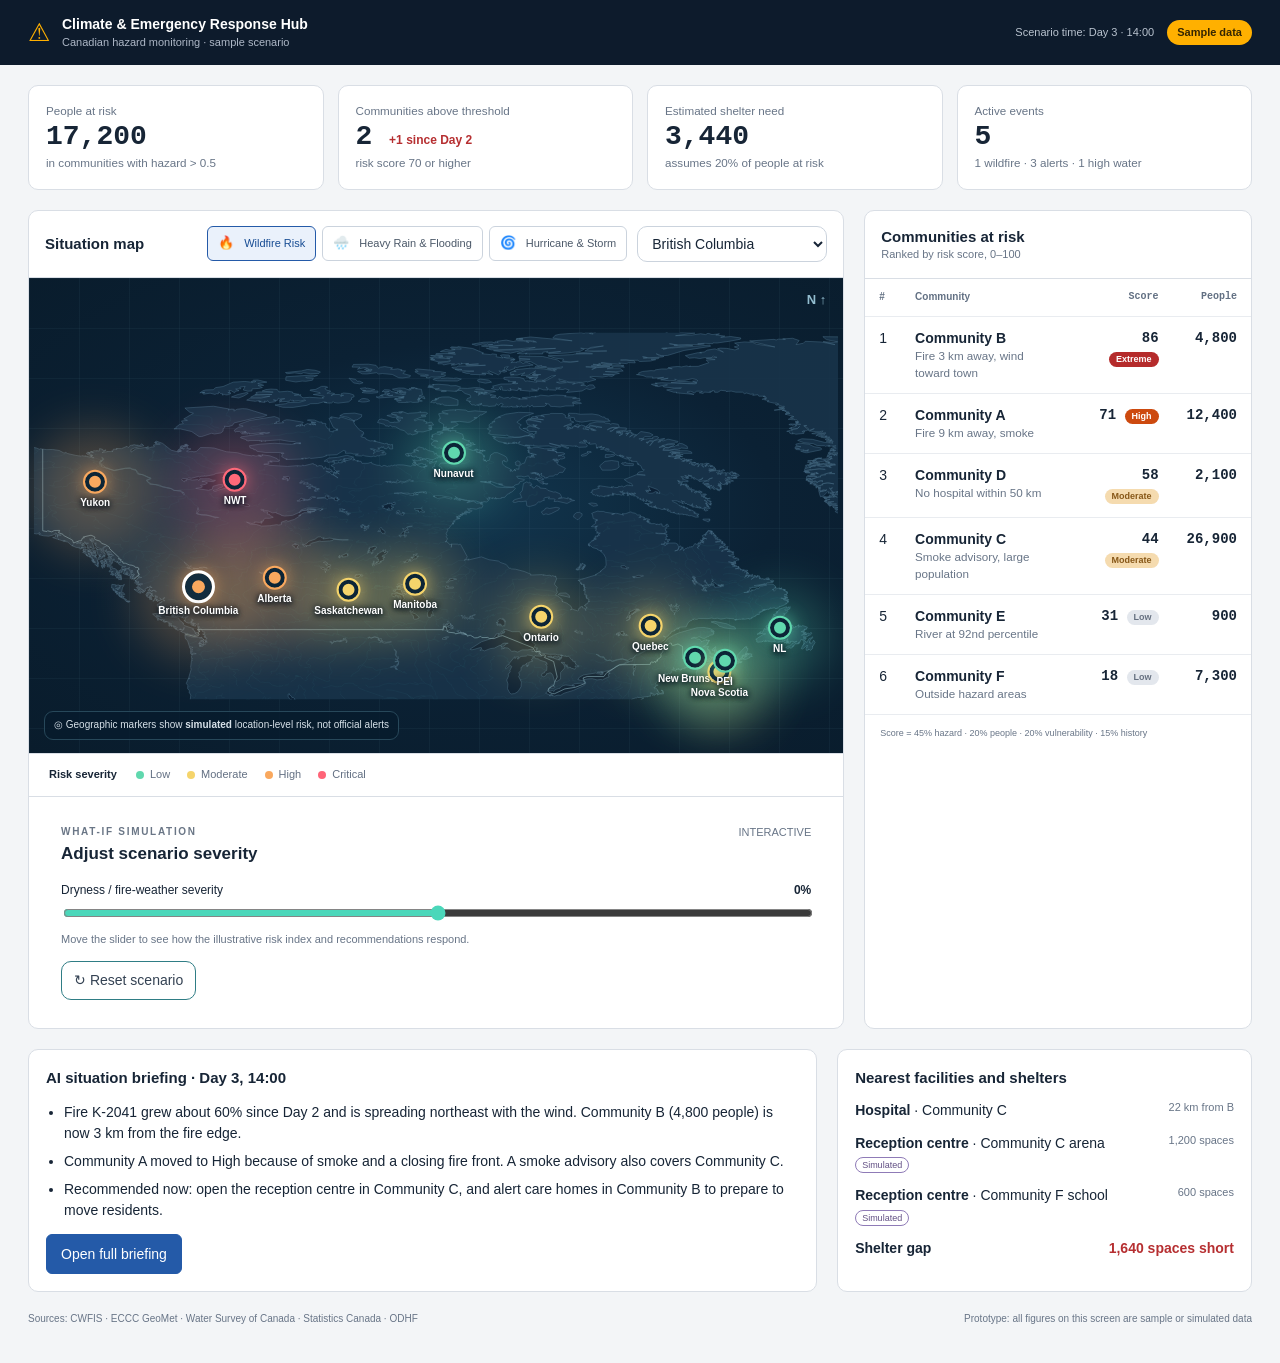
==== commit 16c593b9: "Simplify dashboard to single-screen layout" ====
--- a/ClimateGuard_AI_Interactive_Dashboard.html
+++ b/ClimateGuard_AI_Interactive_Dashboard.html
@@ -34,11 +34,10 @@
 </script>
 <style>
 /* Integrated Situation layout based on the supplied UI mockup. */
-.app{display:none}.ix{--ix-navy:#0d1b2c;--ix-blue:#245aa8;--ix-ink:#172536;--ix-muted:#687587;--ix-bg:#f3f5f7;--ix-line:#d9dee5;--ix-red:#b62f31;min-height:100vh;background:var(--ix-bg);color:var(--ix-ink);font:14px/1.45 Inter,Segoe UI,Arial,sans-serif}.ix *{box-sizing:border-box}.ix button,.ix select,.ix input{font:inherit}.ix-top{min-height:65px;padding:10px 28px;background:var(--ix-navy);color:#fff;display:grid;grid-template-columns:1fr auto 1fr;align-items:center;gap:18px}.ix-brand{display:flex;align-items:center;gap:12px}.ix-alert{color:#ffb000;font-size:25px}.ix-brand strong,.ix-brand small{display:block}.ix-brand small{color:#aeb8c7;font-size:11px}.ix-modes{display:flex;padding:4px;background:#18283a;border-radius:9px}.ix-modes button{border:0;border-radius:6px;padding:8px 18px;background:transparent;color:#b5bfcb}.ix-modes .active{background:#fff;color:#263243;font-weight:800}.ix-status{justify-self:end;color:#b8c2ce;font-size:11px}.ix-tag{display:inline-block;margin-left:10px;padding:5px 10px;border-radius:99px;background:#ffb000;color:#352500;font-weight:800}.ix-tabs{height:46px;padding:0 28px;background:#fff;border-bottom:1px solid var(--ix-line);display:flex;align-items:end;gap:18px}.ix-tabs button{height:46px;border:0;border-bottom:2px solid transparent;background:transparent;color:#5f6b79;font-weight:700}.ix-tabs .active{border-color:var(--ix-blue);color:var(--ix-ink)}.ix-main{max-width:1500px;margin:auto;padding:20px 28px 36px}.ix-card{background:#fff;border:1px solid var(--ix-line);border-radius:10px;overflow:hidden}.ix-stats{display:grid;grid-template-columns:repeat(4,1fr);gap:14px;margin-bottom:20px}.ix-stat{padding:17px}.ix-stat small{display:block;color:var(--ix-muted)}.ix-stat strong{display:block;margin:2px 0;font:700 28px/1.1 ui-monospace,SFMono-Regular,Consolas,monospace}.ix-change{color:var(--ix-red);font:700 12px/1.2 Inter,Arial,sans-serif}.ix-grid{display:grid;grid-template-columns:minmax(0,2fr) minmax(350px,.95fr);gap:20px}.ix-cardhead{padding:15px 16px;border-bottom:1px solid var(--ix-line);display:flex;justify-content:space-between;align-items:center;gap:15px}.ix-cardhead h2{margin:0;font-size:15px}.ix-controls{display:flex;align-items:center;gap:10px;flex-wrap:wrap}.ix-controls .hazards{margin:0;gap:6px}.ix-controls .hazard{border:1px solid #cbd3dd;background:#fff;color:#4b5868;border-radius:6px;padding:7px 10px;font-size:11px}.ix-controls .hazard.active{border-color:var(--ix-blue);background:#eaf1fb;color:#174c93;box-shadow:none}.ix-controls .hazard span{font-size:13px}.ix-controls .selectbox{max-width:190px;padding:8px 10px;border-color:#cbd3dd;background:#fff;color:var(--ix-ink)}#ixMapSlot .map-wrap{margin:0;border:0;border-radius:0;min-height:475px}#ixMapSlot .legend{background:#fff;color:#637083;border-top:1px solid var(--ix-line)}#ixMapSlot .legend b{color:var(--ix-ink)}#ixMapSlot .map-caption{color:#d7e1e9}.ix-slider{padding:14px 16px;border-top:1px solid var(--ix-line)}#ixSliderSlot .panel{border:0;border-radius:0;background:#fff;color:var(--ix-ink)}#ixSliderSlot .panelpad{padding:14px 16px}#ixSliderSlot .kicker{color:#6a7686}#ixSliderSlot .heading,#ixSliderSlot .scenario-row strong{color:var(--ix-ink)}#ixSliderSlot .mini,#ixSliderSlot .scenario-hint{color:var(--ix-muted)}#ixSliderSlot .ai-button{width:auto;padding:8px 12px;margin-top:5px;border-color:#c9d2de;background:#fff!important;color:#344253}.ix-risk header{padding:15px 16px;border-bottom:1px solid var(--ix-line)}.ix-risk header h2{margin:0;font-size:15px}.ix-muted{color:var(--ix-muted);font-size:11px}.ix table{width:100%;border-collapse:collapse}.ix th,.ix td{padding:11px 14px;border-bottom:1px solid #e9ecf0;text-align:left;vertical-align:top}.ix th{font-size:10px;color:#627083}.ix .num{text-align:right;font-family:ui-monospace,SFMono-Regular,Consolas,monospace;font-weight:700}.ix-community b,.ix-community small{display:block}.ix-community small{color:var(--ix-muted)}.ix-pill{display:inline-block;padding:3px 7px;border-radius:99px;font:800 9px/1 Inter,Arial,sans-serif}.ix-extreme{background:#b52b2b;color:#fff}.ix-high{background:#cd4a0f;color:#fff}.ix-moderate{background:#f5dbaf;color:#875717}.ix-low{background:#e3e7ed;color:#657080}.ix-formula{padding:12px 15px;color:var(--ix-muted);font-size:9px}.ix-lower{display:grid;grid-template-columns:1.75fr .92fr;gap:20px;margin-top:20px}.ix-brief,.ix-facilities{padding:17px}.ix-brief h2,.ix-facilities h2{margin:0;font-size:15px}.ix-brief ul{padding-left:18px}.ix-brief li{margin:8px 0}.ix-primary{border:1px solid var(--ix-blue);border-radius:6px;padding:9px 14px;background:var(--ix-blue);color:#fff;font-weight:800}.ix-facilities p{display:flex;justify-content:space-between;gap:15px;margin:12px 0}.ix-danger{color:var(--ix-red);font-weight:800}.ix-sim{padding:2px 6px;border:1px solid #8f7bb7;border-radius:99px;color:#625084;font-size:9px}.ix-footer{display:flex;justify-content:space-between;gap:15px;margin-top:20px;color:var(--ix-muted);font-size:10px}@media(max-width:1000px){.ix-grid,.ix-lower{grid-template-columns:1fr}.ix-stats{grid-template-columns:1fr 1fr}.ix-top{grid-template-columns:1fr auto}.ix-modes{grid-column:1/-1;grid-row:2;justify-self:center}.ix-status{font-size:0}}@media(max-width:650px){.ix-top,.ix-main{padding-left:14px;padding-right:14px}.ix-tabs{padding-left:8px;overflow:auto}.ix-stats{grid-template-columns:1fr}.ix-cardhead{align-items:flex-start;flex-direction:column}.ix-controls{width:100%}.ix-controls .hazards{width:100%}.ix-controls .hazard{flex:1}.ix-controls .selectbox{max-width:none;width:100%}#ixMapSlot .map-wrap{min-height:380px}.ix-risk{overflow:auto}.ix-footer{display:block}.ix-footer span{display:block;margin-top:5px}}
+.app{display:none}.ix{--ix-navy:#0d1b2c;--ix-blue:#245aa8;--ix-ink:#172536;--ix-muted:#687587;--ix-bg:#f3f5f7;--ix-line:#d9dee5;--ix-red:#b62f31;min-height:100vh;background:var(--ix-bg);color:var(--ix-ink);font:14px/1.45 Inter,Segoe UI,Arial,sans-serif}.ix *{box-sizing:border-box}.ix button,.ix select,.ix input{font:inherit}.ix-top{min-height:65px;padding:10px 28px;background:var(--ix-navy);color:#fff;display:grid;grid-template-columns:1fr auto;align-items:center;gap:18px}.ix-brand{display:flex;align-items:center;gap:12px}.ix-alert{color:#ffb000;font-size:25px}.ix-brand strong,.ix-brand small{display:block}.ix-brand small{color:#aeb8c7;font-size:11px}.ix-status{justify-self:end;color:#b8c2ce;font-size:11px}.ix-tag{display:inline-block;margin-left:10px;padding:5px 10px;border-radius:99px;background:#ffb000;color:#352500;font-weight:800}.ix-main{max-width:1500px;margin:auto;padding:20px 28px 36px}.ix-card{background:#fff;border:1px solid var(--ix-line);border-radius:10px;overflow:hidden}.ix-stats{display:grid;grid-template-columns:repeat(4,1fr);gap:14px;margin-bottom:20px}.ix-stat{padding:17px}.ix-stat small{display:block;color:var(--ix-muted)}.ix-stat strong{display:block;margin:2px 0;font:700 28px/1.1 ui-monospace,SFMono-Regular,Consolas,monospace}.ix-change{color:var(--ix-red);font:700 12px/1.2 Inter,Arial,sans-serif}.ix-grid{display:grid;grid-template-columns:minmax(0,2fr) minmax(350px,.95fr);gap:20px}.ix-cardhead{padding:15px 16px;border-bottom:1px solid var(--ix-line);display:flex;justify-content:space-between;align-items:center;gap:15px}.ix-cardhead h2{margin:0;font-size:15px}.ix-controls{display:flex;align-items:center;gap:10px;flex-wrap:wrap}.ix-controls .hazards{margin:0;gap:6px}.ix-controls .hazard{border:1px solid #cbd3dd;background:#fff;color:#4b5868;border-radius:6px;padding:7px 10px;font-size:11px}.ix-controls .hazard.active{border-color:var(--ix-blue);background:#eaf1fb;color:#174c93;box-shadow:none}.ix-controls .hazard span{font-size:13px}.ix-controls .selectbox{max-width:190px;padding:8px 10px;border-color:#cbd3dd;background:#fff;color:var(--ix-ink)}#ixMapSlot .map-wrap{margin:0;border:0;border-radius:0;min-height:475px}#ixMapSlot .legend{background:#fff;color:#637083;border-top:1px solid var(--ix-line)}#ixMapSlot .legend b{color:var(--ix-ink)}#ixMapSlot .map-caption{color:#d7e1e9}.ix-slider{padding:14px 16px;border-top:1px solid var(--ix-line)}#ixSliderSlot .panel{border:0;border-radius:0;background:#fff;color:var(--ix-ink)}#ixSliderSlot .panelpad{padding:14px 16px}#ixSliderSlot .kicker{color:#6a7686}#ixSliderSlot .heading,#ixSliderSlot .scenario-row strong{color:var(--ix-ink)}#ixSliderSlot .mini,#ixSliderSlot .scenario-hint{color:var(--ix-muted)}#ixSliderSlot .ai-button{width:auto;padding:8px 12px;margin-top:5px;border-color:#c9d2de;background:#fff!important;color:#344253}.ix-risk header{padding:15px 16px;border-bottom:1px solid var(--ix-line)}.ix-risk header h2{margin:0;font-size:15px}.ix-muted{color:var(--ix-muted);font-size:11px}.ix table{width:100%;border-collapse:collapse}.ix th,.ix td{padding:11px 14px;border-bottom:1px solid #e9ecf0;text-align:left;vertical-align:top}.ix th{font-size:10px;color:#627083}.ix .num{text-align:right;font-family:ui-monospace,SFMono-Regular,Consolas,monospace;font-weight:700}.ix-community b,.ix-community small{display:block}.ix-community small{color:var(--ix-muted)}.ix-pill{display:inline-block;padding:3px 7px;border-radius:99px;font:800 9px/1 Inter,Arial,sans-serif}.ix-extreme{background:#b52b2b;color:#fff}.ix-high{background:#cd4a0f;color:#fff}.ix-moderate{background:#f5dbaf;color:#875717}.ix-low{background:#e3e7ed;color:#657080}.ix-formula{padding:12px 15px;color:var(--ix-muted);font-size:9px}.ix-lower{display:grid;grid-template-columns:1.75fr .92fr;gap:20px;margin-top:20px}.ix-brief,.ix-facilities{padding:17px}.ix-brief h2,.ix-facilities h2{margin:0;font-size:15px}.ix-brief ul{padding-left:18px}.ix-brief li{margin:8px 0}.ix-primary{border:1px solid var(--ix-blue);border-radius:6px;padding:9px 14px;background:var(--ix-blue);color:#fff;font-weight:800}.ix-facilities p{display:flex;justify-content:space-between;gap:15px;margin:12px 0}.ix-danger{color:var(--ix-red);font-weight:800}.ix-sim{padding:2px 6px;border:1px solid #8f7bb7;border-radius:99px;color:#625084;font-size:9px}.ix-footer{display:flex;justify-content:space-between;gap:15px;margin-top:20px;color:var(--ix-muted);font-size:10px}@media(max-width:1000px){.ix-grid,.ix-lower{grid-template-columns:1fr}.ix-stats{grid-template-columns:1fr 1fr}.ix-status{font-size:0}}@media(max-width:650px){.ix-top,.ix-main{padding-left:14px;padding-right:14px}.ix-stats{grid-template-columns:1fr}.ix-cardhead{align-items:flex-start;flex-direction:column}.ix-controls{width:100%}.ix-controls .hazards{width:100%}.ix-controls .hazard{flex:1}.ix-controls .selectbox{max-width:none;width:100%}#ixMapSlot .map-wrap{min-height:380px}.ix-risk{overflow:auto}.ix-footer{display:block}.ix-footer span{display:block;margin-top:5px}}
 </style>
 <div class="ix" id="integratedSituation">
-  <header class="ix-top"><div class="ix-brand"><span class="ix-alert">⚠</span><div><strong>Climate &amp; Emergency Response Hub</strong><small>Canadian hazard monitoring · sample scenario</small></div></div><div class="ix-modes"><button>Live</button><button class="active">Replay</button><button onclick="toast('What-if controls are available below the map.')">What-if</button></div><div class="ix-status">Scenario time: Day 3 · 14:00 <span class="ix-tag">Sample data</span></div></header>
-  <nav class="ix-tabs" aria-label="Dashboard sections"><button class="active">Situation</button><button onclick="openAI()">Briefing &amp; advisory</button><button onclick="document.getElementById('ixSliderSlot').scrollIntoView({behavior:'smooth'})">What-if</button></nav>
+  <header class="ix-top"><div class="ix-brand"><span class="ix-alert">⚠</span><div><strong>Climate &amp; Emergency Response Hub</strong><small>Canadian hazard monitoring · sample scenario</small></div></div><div class="ix-status">Scenario time: Day 3 · 14:00 <span class="ix-tag">Sample data</span></div></header>
   <main class="ix-main">
     <section class="ix-stats"><article class="ix-card ix-stat"><small>People at risk</small><strong>17,200</strong><small>in communities with hazard &gt; 0.5</small></article><article class="ix-card ix-stat"><small>Communities above threshold</small><strong>2 <span class="ix-change">+1 since Day 2</span></strong><small>risk score 70 or higher</small></article><article class="ix-card ix-stat"><small>Estimated shelter need</small><strong>3,440</strong><small>assumes 20% of people at risk</small></article><article class="ix-card ix-stat"><small>Active events</small><strong>5</strong><small>1 wildfire · 3 alerts · 1 high water</small></article></section>
     <section class="ix-grid"><article class="ix-card"><div class="ix-cardhead"><h2>Situation map</h2><div class="ix-controls" id="ixControls"></div></div><div id="ixMapSlot"></div><div class="ix-slider" id="ixSliderSlot"></div></article><article class="ix-card ix-risk"><header><h2>Communities at risk</h2><div class="ix-muted">Ranked by risk score, 0–100</div></header><table><thead><tr><th>#</th><th>Community</th><th class="num">Score</th><th class="num">People</th></tr></thead><tbody><tr><td>1</td><td class="ix-community"><b>Community B</b><small>Fire 3 km away, wind toward town</small></td><td class="num">86 <span class="ix-pill ix-extreme">Extreme</span></td><td class="num">4,800</td></tr><tr><td>2</td><td class="ix-community"><b>Community A</b><small>Fire 9 km away, smoke</small></td><td class="num">71 <span class="ix-pill ix-high">High</span></td><td class="num">12,400</td></tr><tr><td>3</td><td class="ix-community"><b>Community D</b><small>No hospital within 50 km</small></td><td class="num">58 <span class="ix-pill ix-moderate">Moderate</span></td><td class="num">2,100</td></tr><tr><td>4</td><td class="ix-community"><b>Community C</b><small>Smoke advisory, large population</small></td><td class="num">44 <span class="ix-pill ix-moderate">Moderate</span></td><td class="num">26,900</td></tr><tr><td>5</td><td class="ix-community"><b>Community E</b><small>River at 92nd percentile</small></td><td class="num">31 <span class="ix-pill ix-low">Low</span></td><td class="num">900</td></tr><tr><td>6</td><td class="ix-community"><b>Community F</b><small>Outside hazard areas</small></td><td class="num">18 <span class="ix-pill ix-low">Low</span></td><td class="num">7,300</td></tr></tbody></table><div class="ix-formula">Score = 45% hazard · 20% people · 20% vulnerability · 15% history</div></article></section>
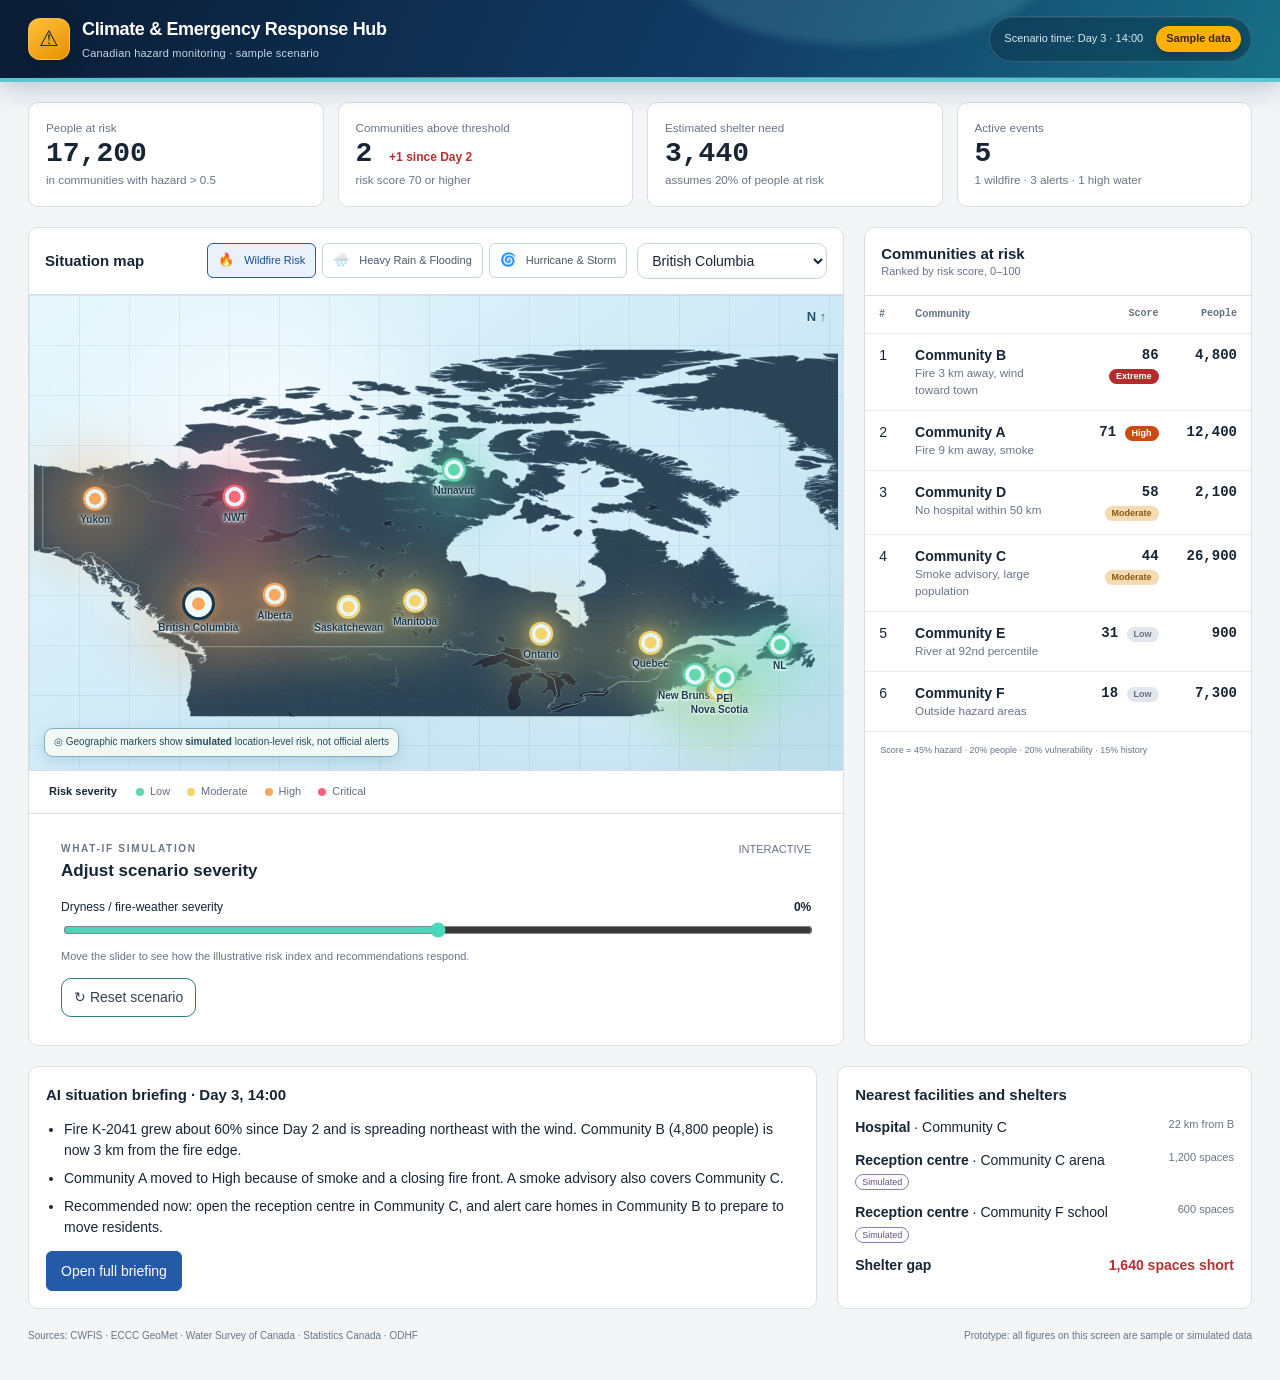
==== commit b9cd8b54: "Polish dashboard header and lighten map" ====
--- a/ClimateGuard_AI_Interactive_Dashboard.html
+++ b/ClimateGuard_AI_Interactive_Dashboard.html
@@ -36,6 +36,10 @@
 /* Integrated Situation layout based on the supplied UI mockup. */
 .app{display:none}.ix{--ix-navy:#0d1b2c;--ix-blue:#245aa8;--ix-ink:#172536;--ix-muted:#687587;--ix-bg:#f3f5f7;--ix-line:#d9dee5;--ix-red:#b62f31;min-height:100vh;background:var(--ix-bg);color:var(--ix-ink);font:14px/1.45 Inter,Segoe UI,Arial,sans-serif}.ix *{box-sizing:border-box}.ix button,.ix select,.ix input{font:inherit}.ix-top{min-height:65px;padding:10px 28px;background:var(--ix-navy);color:#fff;display:grid;grid-template-columns:1fr auto;align-items:center;gap:18px}.ix-brand{display:flex;align-items:center;gap:12px}.ix-alert{color:#ffb000;font-size:25px}.ix-brand strong,.ix-brand small{display:block}.ix-brand small{color:#aeb8c7;font-size:11px}.ix-status{justify-self:end;color:#b8c2ce;font-size:11px}.ix-tag{display:inline-block;margin-left:10px;padding:5px 10px;border-radius:99px;background:#ffb000;color:#352500;font-weight:800}.ix-main{max-width:1500px;margin:auto;padding:20px 28px 36px}.ix-card{background:#fff;border:1px solid var(--ix-line);border-radius:10px;overflow:hidden}.ix-stats{display:grid;grid-template-columns:repeat(4,1fr);gap:14px;margin-bottom:20px}.ix-stat{padding:17px}.ix-stat small{display:block;color:var(--ix-muted)}.ix-stat strong{display:block;margin:2px 0;font:700 28px/1.1 ui-monospace,SFMono-Regular,Consolas,monospace}.ix-change{color:var(--ix-red);font:700 12px/1.2 Inter,Arial,sans-serif}.ix-grid{display:grid;grid-template-columns:minmax(0,2fr) minmax(350px,.95fr);gap:20px}.ix-cardhead{padding:15px 16px;border-bottom:1px solid var(--ix-line);display:flex;justify-content:space-between;align-items:center;gap:15px}.ix-cardhead h2{margin:0;font-size:15px}.ix-controls{display:flex;align-items:center;gap:10px;flex-wrap:wrap}.ix-controls .hazards{margin:0;gap:6px}.ix-controls .hazard{border:1px solid #cbd3dd;background:#fff;color:#4b5868;border-radius:6px;padding:7px 10px;font-size:11px}.ix-controls .hazard.active{border-color:var(--ix-blue);background:#eaf1fb;color:#174c93;box-shadow:none}.ix-controls .hazard span{font-size:13px}.ix-controls .selectbox{max-width:190px;padding:8px 10px;border-color:#cbd3dd;background:#fff;color:var(--ix-ink)}#ixMapSlot .map-wrap{margin:0;border:0;border-radius:0;min-height:475px}#ixMapSlot .legend{background:#fff;color:#637083;border-top:1px solid var(--ix-line)}#ixMapSlot .legend b{color:var(--ix-ink)}#ixMapSlot .map-caption{color:#d7e1e9}.ix-slider{padding:14px 16px;border-top:1px solid var(--ix-line)}#ixSliderSlot .panel{border:0;border-radius:0;background:#fff;color:var(--ix-ink)}#ixSliderSlot .panelpad{padding:14px 16px}#ixSliderSlot .kicker{color:#6a7686}#ixSliderSlot .heading,#ixSliderSlot .scenario-row strong{color:var(--ix-ink)}#ixSliderSlot .mini,#ixSliderSlot .scenario-hint{color:var(--ix-muted)}#ixSliderSlot .ai-button{width:auto;padding:8px 12px;margin-top:5px;border-color:#c9d2de;background:#fff!important;color:#344253}.ix-risk header{padding:15px 16px;border-bottom:1px solid var(--ix-line)}.ix-risk header h2{margin:0;font-size:15px}.ix-muted{color:var(--ix-muted);font-size:11px}.ix table{width:100%;border-collapse:collapse}.ix th,.ix td{padding:11px 14px;border-bottom:1px solid #e9ecf0;text-align:left;vertical-align:top}.ix th{font-size:10px;color:#627083}.ix .num{text-align:right;font-family:ui-monospace,SFMono-Regular,Consolas,monospace;font-weight:700}.ix-community b,.ix-community small{display:block}.ix-community small{color:var(--ix-muted)}.ix-pill{display:inline-block;padding:3px 7px;border-radius:99px;font:800 9px/1 Inter,Arial,sans-serif}.ix-extreme{background:#b52b2b;color:#fff}.ix-high{background:#cd4a0f;color:#fff}.ix-moderate{background:#f5dbaf;color:#875717}.ix-low{background:#e3e7ed;color:#657080}.ix-formula{padding:12px 15px;color:var(--ix-muted);font-size:9px}.ix-lower{display:grid;grid-template-columns:1.75fr .92fr;gap:20px;margin-top:20px}.ix-brief,.ix-facilities{padding:17px}.ix-brief h2,.ix-facilities h2{margin:0;font-size:15px}.ix-brief ul{padding-left:18px}.ix-brief li{margin:8px 0}.ix-primary{border:1px solid var(--ix-blue);border-radius:6px;padding:9px 14px;background:var(--ix-blue);color:#fff;font-weight:800}.ix-facilities p{display:flex;justify-content:space-between;gap:15px;margin:12px 0}.ix-danger{color:var(--ix-red);font-weight:800}.ix-sim{padding:2px 6px;border:1px solid #8f7bb7;border-radius:99px;color:#625084;font-size:9px}.ix-footer{display:flex;justify-content:space-between;gap:15px;margin-top:20px;color:var(--ix-muted);font-size:10px}@media(max-width:1000px){.ix-grid,.ix-lower{grid-template-columns:1fr}.ix-stats{grid-template-columns:1fr 1fr}.ix-status{font-size:0}}@media(max-width:650px){.ix-top,.ix-main{padding-left:14px;padding-right:14px}.ix-stats{grid-template-columns:1fr}.ix-cardhead{align-items:flex-start;flex-direction:column}.ix-controls{width:100%}.ix-controls .hazards{width:100%}.ix-controls .hazard{flex:1}.ix-controls .selectbox{max-width:none;width:100%}#ixMapSlot .map-wrap{min-height:380px}.ix-risk{overflow:auto}.ix-footer{display:block}.ix-footer span{display:block;margin-top:5px}}
 </style>
+<style>
+/* Visual polish for the integrated title bar and map canvas. */
+.ix-top{position:relative;overflow:hidden;min-height:82px;padding-top:14px;padding-bottom:14px;background:linear-gradient(115deg,#0a1c34 0%,#123c66 58%,#176f86 100%);border-bottom:4px solid #58c6d3;box-shadow:0 7px 24px #112b4738}.ix-top:before{content:"";position:absolute;width:380px;height:160px;right:18%;top:-115px;border-radius:50%;background:#8ee6e826;filter:blur(4px)}.ix-top:after{content:"";position:absolute;inset:auto 0 0;height:1px;background:linear-gradient(90deg,transparent,#b8f4f0aa,transparent)}.ix-brand,.ix-status{position:relative;z-index:1}.ix-alert{width:42px;height:42px;display:grid;place-items:center;border:1px solid #ffd56a88;border-radius:12px;background:linear-gradient(145deg,#ffc13b,#e69000);color:#13253b;font-size:22px;box-shadow:0 6px 16px #06182b66}.ix-brand strong{font-size:18px;letter-spacing:-.02em}.ix-brand small{margin-top:3px;color:#c2d8e8;letter-spacing:.02em}.ix-status{padding:9px 10px 9px 14px;border:1px solid #c5ecf12e;border-radius:999px;background:#07192c52;box-shadow:inset 0 1px #ffffff10;color:#d9eaf2}.ix-tag{box-shadow:0 3px 10px #06182b55}.ix #map{background:radial-gradient(circle at 28% 35%,#f4fbff 0 8%,transparent 34%),radial-gradient(circle at 72% 58%,#d5edf8 0 10%,transparent 38%),linear-gradient(145deg,#e8f7fd 0%,#cfeaf6 52%,#bcddeb 100%)}.ix #map:before{background-image:linear-gradient(#326b8418 1px,transparent 1px),linear-gradient(90deg,#326b8418 1px,transparent 1px);background-size:50px 50px}.ix #map .canada{opacity:.88;filter:contrast(1.25) saturate(.7)}.ix #map .compass{color:#214f68;text-shadow:0 1px #fff}.ix #map .map-caption{color:#234a60;background:#f5fbf6e8;border-color:#83aec1;box-shadow:0 4px 14px #3c708330}.ix #map .pin .name{color:#173b4e;text-shadow:0 1px 2px #fff,0 0 5px #fff}.ix #map .pin:hover .name{color:#006e73}.ix #map .pin .ring{border-color:#e7f6fb}.ix #map .pin.selected .ring{border-color:#effaff;outline-color:#14394d}
+</style>
 <div class="ix" id="integratedSituation">
   <header class="ix-top"><div class="ix-brand"><span class="ix-alert">⚠</span><div><strong>Climate &amp; Emergency Response Hub</strong><small>Canadian hazard monitoring · sample scenario</small></div></div><div class="ix-status">Scenario time: Day 3 · 14:00 <span class="ix-tag">Sample data</span></div></header>
   <main class="ix-main">
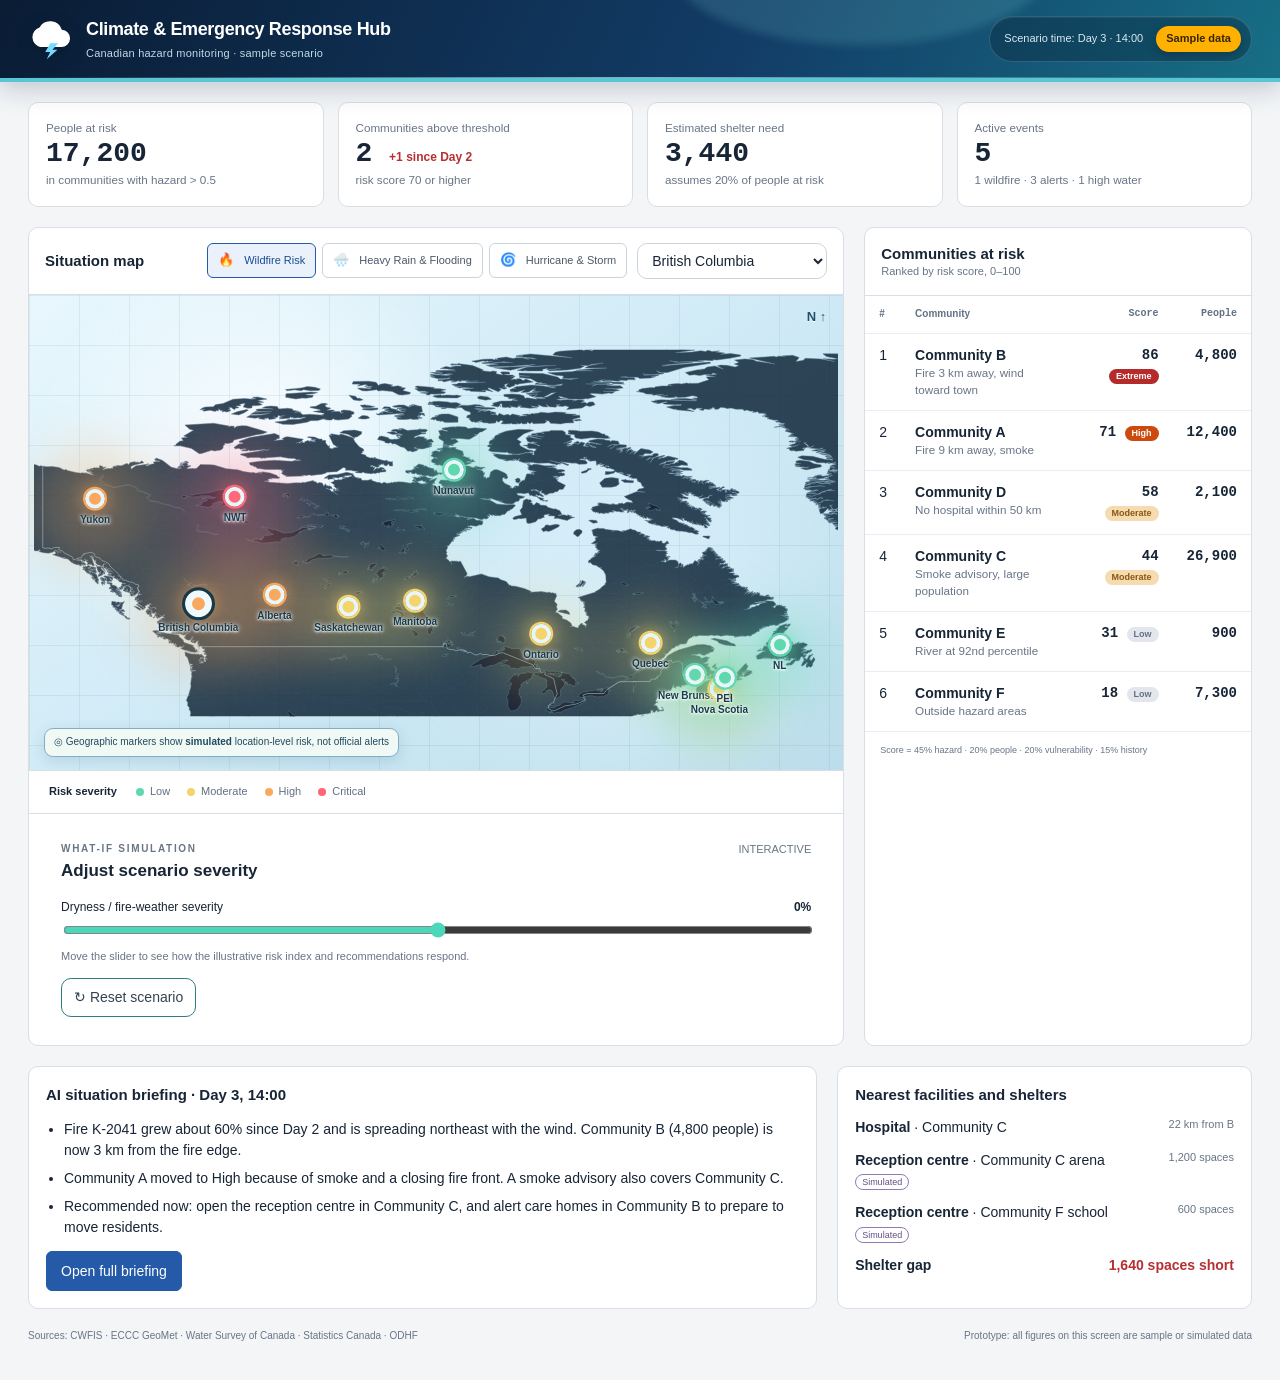
==== commit e45c6203: "Update dashboard storm logo" ====
--- a/ClimateGuard_AI_Interactive_Dashboard.html
+++ b/ClimateGuard_AI_Interactive_Dashboard.html
@@ -38,10 +38,10 @@
 </style>
 <style>
 /* Visual polish for the integrated title bar and map canvas. */
-.ix-top{position:relative;overflow:hidden;min-height:82px;padding-top:14px;padding-bottom:14px;background:linear-gradient(115deg,#0a1c34 0%,#123c66 58%,#176f86 100%);border-bottom:4px solid #58c6d3;box-shadow:0 7px 24px #112b4738}.ix-top:before{content:"";position:absolute;width:380px;height:160px;right:18%;top:-115px;border-radius:50%;background:#8ee6e826;filter:blur(4px)}.ix-top:after{content:"";position:absolute;inset:auto 0 0;height:1px;background:linear-gradient(90deg,transparent,#b8f4f0aa,transparent)}.ix-brand,.ix-status{position:relative;z-index:1}.ix-alert{width:42px;height:42px;display:grid;place-items:center;border:1px solid #ffd56a88;border-radius:12px;background:linear-gradient(145deg,#ffc13b,#e69000);color:#13253b;font-size:22px;box-shadow:0 6px 16px #06182b66}.ix-brand strong{font-size:18px;letter-spacing:-.02em}.ix-brand small{margin-top:3px;color:#c2d8e8;letter-spacing:.02em}.ix-status{padding:9px 10px 9px 14px;border:1px solid #c5ecf12e;border-radius:999px;background:#07192c52;box-shadow:inset 0 1px #ffffff10;color:#d9eaf2}.ix-tag{box-shadow:0 3px 10px #06182b55}.ix #map{background:radial-gradient(circle at 28% 35%,#f4fbff 0 8%,transparent 34%),radial-gradient(circle at 72% 58%,#d5edf8 0 10%,transparent 38%),linear-gradient(145deg,#e8f7fd 0%,#cfeaf6 52%,#bcddeb 100%)}.ix #map:before{background-image:linear-gradient(#326b8418 1px,transparent 1px),linear-gradient(90deg,#326b8418 1px,transparent 1px);background-size:50px 50px}.ix #map .canada{opacity:.88;filter:contrast(1.25) saturate(.7)}.ix #map .compass{color:#214f68;text-shadow:0 1px #fff}.ix #map .map-caption{color:#234a60;background:#f5fbf6e8;border-color:#83aec1;box-shadow:0 4px 14px #3c708330}.ix #map .pin .name{color:#173b4e;text-shadow:0 1px 2px #fff,0 0 5px #fff}.ix #map .pin:hover .name{color:#006e73}.ix #map .pin .ring{border-color:#e7f6fb}.ix #map .pin.selected .ring{border-color:#effaff;outline-color:#14394d}
+.ix-top{position:relative;overflow:hidden;min-height:82px;padding-top:14px;padding-bottom:14px;background:linear-gradient(115deg,#0a1c34 0%,#123c66 58%,#176f86 100%);border-bottom:4px solid #58c6d3;box-shadow:0 7px 24px #112b4738}.ix-top:before{content:"";position:absolute;width:380px;height:160px;right:18%;top:-115px;border-radius:50%;background:#8ee6e826;filter:blur(4px)}.ix-top:after{content:"";position:absolute;inset:auto 0 0;height:1px;background:linear-gradient(90deg,transparent,#b8f4f0aa,transparent)}.ix-brand,.ix-status{position:relative;z-index:1}.ix-alert{width:46px;height:42px;display:grid;place-items:center;background:transparent}.ix-alert svg{display:block;width:46px;height:42px;filter:drop-shadow(0 4px 7px #06182b80)}.ix-brand strong{font-size:18px;letter-spacing:-.02em}.ix-brand small{margin-top:3px;color:#c2d8e8;letter-spacing:.02em}.ix-status{padding:9px 10px 9px 14px;border:1px solid #c5ecf12e;border-radius:999px;background:#07192c52;box-shadow:inset 0 1px #ffffff10;color:#d9eaf2}.ix-tag{box-shadow:0 3px 10px #06182b55}.ix #map{background:radial-gradient(circle at 28% 35%,#f4fbff 0 8%,transparent 34%),radial-gradient(circle at 72% 58%,#d5edf8 0 10%,transparent 38%),linear-gradient(145deg,#e8f7fd 0%,#cfeaf6 52%,#bcddeb 100%)}.ix #map:before{background-image:linear-gradient(#326b8418 1px,transparent 1px),linear-gradient(90deg,#326b8418 1px,transparent 1px);background-size:50px 50px}.ix #map .canada{opacity:.88;filter:contrast(1.25) saturate(.7)}.ix #map .compass{color:#214f68;text-shadow:0 1px #fff}.ix #map .map-caption{color:#234a60;background:#f5fbf6e8;border-color:#83aec1;box-shadow:0 4px 14px #3c708330}.ix #map .pin .name{color:#173b4e;text-shadow:0 1px 2px #fff,0 0 5px #fff}.ix #map .pin:hover .name{color:#006e73}.ix #map .pin .ring{border-color:#e7f6fb}.ix #map .pin.selected .ring{border-color:#effaff;outline-color:#14394d}
 </style>
 <div class="ix" id="integratedSituation">
-  <header class="ix-top"><div class="ix-brand"><span class="ix-alert">⚠</span><div><strong>Climate &amp; Emergency Response Hub</strong><small>Canadian hazard monitoring · sample scenario</small></div></div><div class="ix-status">Scenario time: Day 3 · 14:00 <span class="ix-tag">Sample data</span></div></header>
+  <header class="ix-top"><div class="ix-brand"><span class="ix-alert" role="img" aria-label="Storm cloud and lightning"><svg viewBox="0 0 64 56" aria-hidden="true"><path fill="#fff" d="M17 39h29a12 12 0 0 0 1-24 17 17 0 0 0-31-3A14 14 0 0 0 17 39Z"/><path fill="#73dcff" d="M31 34h11l-8 9h7L26 56l5-10h-7Z"/></svg></span><div><strong>Climate &amp; Emergency Response Hub</strong><small>Canadian hazard monitoring · sample scenario</small></div></div><div class="ix-status">Scenario time: Day 3 · 14:00 <span class="ix-tag">Sample data</span></div></header>
   <main class="ix-main">
     <section class="ix-stats"><article class="ix-card ix-stat"><small>People at risk</small><strong>17,200</strong><small>in communities with hazard &gt; 0.5</small></article><article class="ix-card ix-stat"><small>Communities above threshold</small><strong>2 <span class="ix-change">+1 since Day 2</span></strong><small>risk score 70 or higher</small></article><article class="ix-card ix-stat"><small>Estimated shelter need</small><strong>3,440</strong><small>assumes 20% of people at risk</small></article><article class="ix-card ix-stat"><small>Active events</small><strong>5</strong><small>1 wildfire · 3 alerts · 1 high water</small></article></section>
     <section class="ix-grid"><article class="ix-card"><div class="ix-cardhead"><h2>Situation map</h2><div class="ix-controls" id="ixControls"></div></div><div id="ixMapSlot"></div><div class="ix-slider" id="ixSliderSlot"></div></article><article class="ix-card ix-risk"><header><h2>Communities at risk</h2><div class="ix-muted">Ranked by risk score, 0–100</div></header><table><thead><tr><th>#</th><th>Community</th><th class="num">Score</th><th class="num">People</th></tr></thead><tbody><tr><td>1</td><td class="ix-community"><b>Community B</b><small>Fire 3 km away, wind toward town</small></td><td class="num">86 <span class="ix-pill ix-extreme">Extreme</span></td><td class="num">4,800</td></tr><tr><td>2</td><td class="ix-community"><b>Community A</b><small>Fire 9 km away, smoke</small></td><td class="num">71 <span class="ix-pill ix-high">High</span></td><td class="num">12,400</td></tr><tr><td>3</td><td class="ix-community"><b>Community D</b><small>No hospital within 50 km</small></td><td class="num">58 <span class="ix-pill ix-moderate">Moderate</span></td><td class="num">2,100</td></tr><tr><td>4</td><td class="ix-community"><b>Community C</b><small>Smoke advisory, large population</small></td><td class="num">44 <span class="ix-pill ix-moderate">Moderate</span></td><td class="num">26,900</td></tr><tr><td>5</td><td class="ix-community"><b>Community E</b><small>River at 92nd percentile</small></td><td class="num">31 <span class="ix-pill ix-low">Low</span></td><td class="num">900</td></tr><tr><td>6</td><td class="ix-community"><b>Community F</b><small>Outside hazard areas</small></td><td class="num">18 <span class="ix-pill ix-low">Low</span></td><td class="num">7,300</td></tr></tbody></table><div class="ix-formula">Score = 45% hazard · 20% people · 20% vulnerability · 15% history</div></article></section>
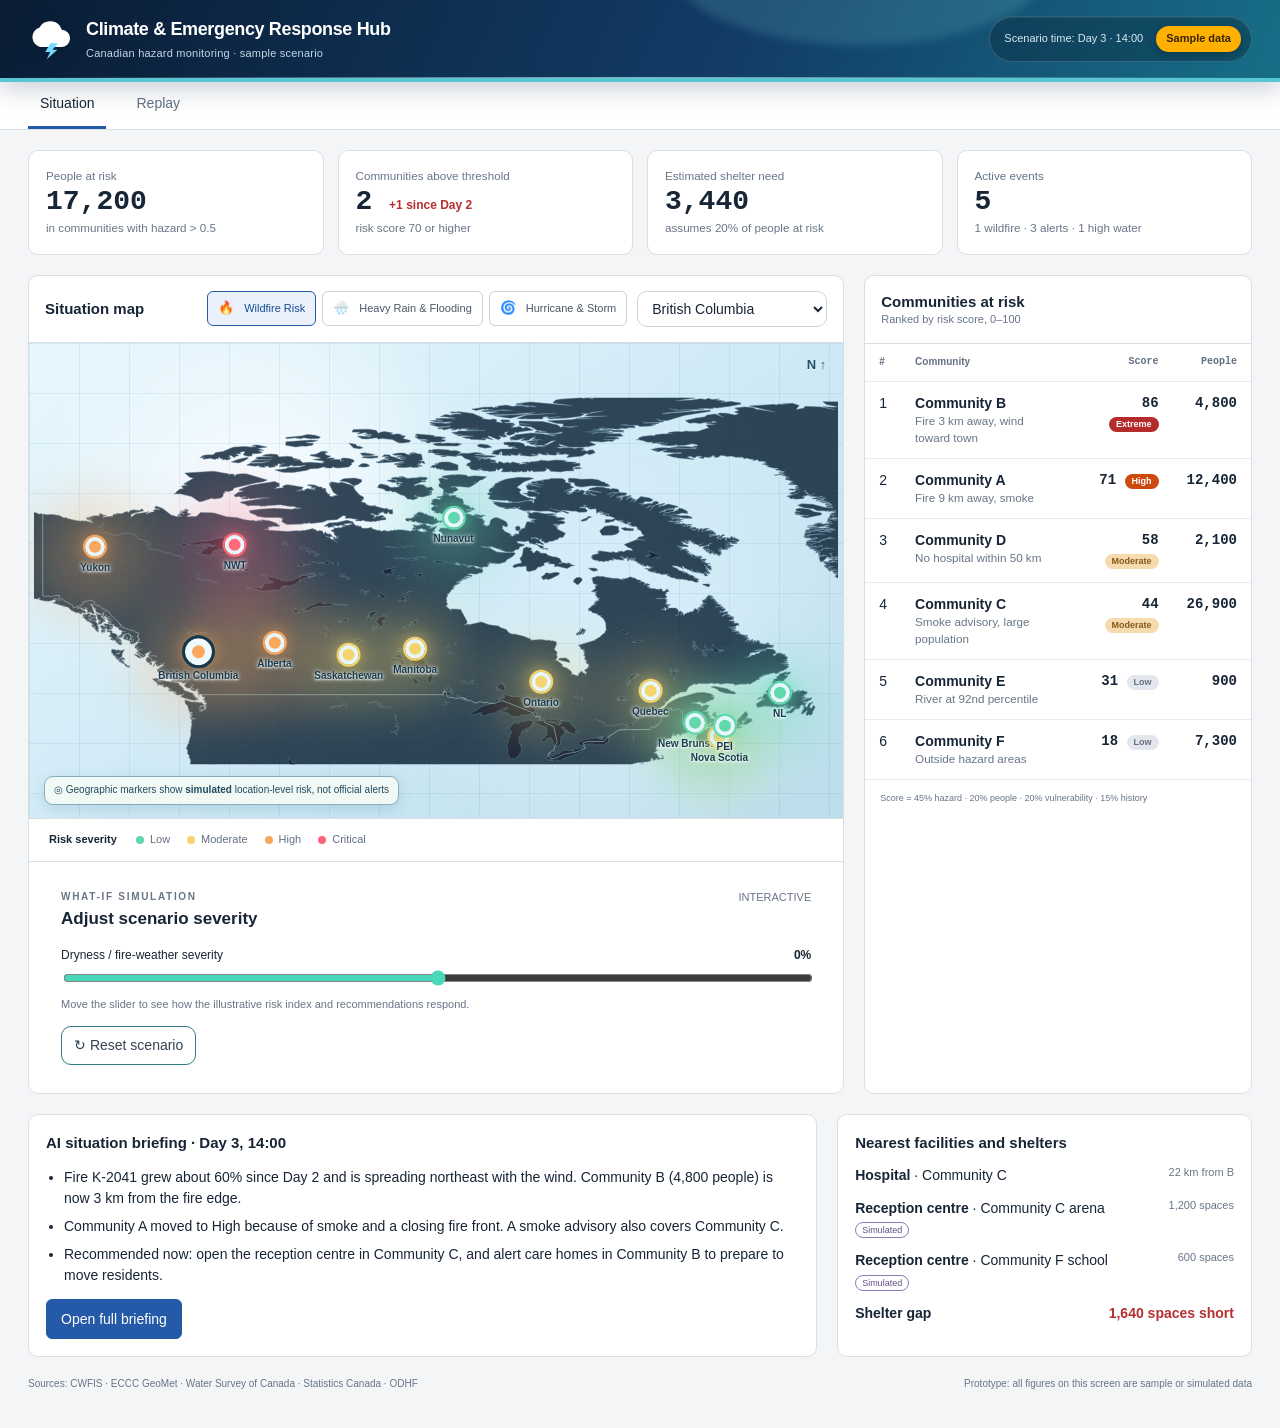
==== commit 90057a07: "Add historical wildfire replay tab" ====
--- a/ClimateGuard_AI_Interactive_Dashboard.html
+++ b/ClimateGuard_AI_Interactive_Dashboard.html
@@ -1,65 +1,100 @@
-<!DOCTYPE html>
-<html lang="en"><head><meta charset="UTF-8"><meta name="viewport" content="width=device-width,initial-scale=1.0">
-<title>ClimateGuard AI | Canadian Emergency Intelligence</title>
-<style>
-:root{--bg:#07111e;--panel:#0e2030;--panel2:#102739;--line:#1f3b50;--text:#eaf4f8;--muted:#88a5b7;--teal:#56e0c2;--orange:#ffc06a;--red:#ff6979;--blue:#68b9ff;--radius:17px}*{box-sizing:border-box}body{margin:0;background:var(--bg);color:var(--text);font:14px/1.5 Inter,Segoe UI,Arial,sans-serif}button,select,input{font:inherit}button{cursor:pointer}.app{display:grid;grid-template-columns:78px minmax(0,1fr);min-height:100vh}.rail{background:#091826;border-right:1px solid var(--line);display:flex;align-items:center;flex-direction:column;gap:17px;padding:23px 12px}.brand{width:45px;height:45px;border-radius:14px;background:linear-gradient(145deg,#35c7b7,#227cab);display:grid;place-items:center;color:#061a21;font-size:24px;font-weight:900;margin-bottom:23px}.railbtn{border:0;background:transparent;color:#7897ab;width:47px;height:45px;border-radius:12px;font-size:21px}.railbtn.active,.railbtn:hover{background:#16344a;color:var(--teal)}.rail-bottom{margin-top:auto;color:#65839a;font-size:11px;writing-mode:vertical-rl;letter-spacing:2px}.main{min-width:0;max-width:1840px;width:100%;margin:auto;padding:25px 32px 35px}.top{display:flex;justify-content:space-between;align-items:center;gap:15px;margin-bottom:20px}.eyebrow{color:var(--teal);text-transform:uppercase;letter-spacing:2px;font-size:10px;font-weight:800}.top h1{font-size:27px;margin:4px 0 0;letter-spacing:-.8px}.top-right{display:flex;align-items:center;gap:12px}.pill{padding:8px 12px;border:1px solid #31516a;border-radius:99px;color:#b9ceda;background:#11283b;font-size:11px;font-weight:700}.pulse{display:inline-block;width:7px;height:7px;background:#fdbb68;border-radius:50%;margin-right:6px;box-shadow:0 0 8px #fdbb68}.avatar{width:39px;height:39px;border-radius:11px;background:#1c4555;display:grid;place-items:center;color:var(--teal);font-weight:800}.intro{display:flex;justify-content:space-between;align-items:center;gap:18px;margin-bottom:19px}.intro h2{font-size:17px;margin:0 0 3px}.intro p{color:var(--muted);margin:0;font-size:12px}.selectbox{border:1px solid #36566d;border-radius:10px;background:#102739;color:var(--text);padding:10px 14px;max-width:210px}.hazards{display:flex;gap:10px;margin-bottom:18px;flex-wrap:wrap}.hazard{border:1px solid #2b475b;background:#0e2333;color:#a9c1cd;padding:11px 17px;border-radius:11px;display:flex;align-items:center;gap:10px;font-weight:700}.hazard span{font-size:18px}.hazard.active{border-color:var(--teal);color:#e6fff8;background:#11382f;box-shadow:inset 0 -2px var(--teal)}.hazard:hover{border-color:#7196ac}.layout{display:grid;grid-template-columns:minmax(0,1.75fr) minmax(290px,.8fr);gap:17px}.panel{background:linear-gradient(145deg,#102638,#0b1c2c);border:1px solid var(--line);border-radius:var(--radius);overflow:hidden}.panelpad{padding:18px 20px}.paneltop{display:flex;align-items:start;justify-content:space-between;gap:10px}.kicker{font-size:10px;text-transform:uppercase;letter-spacing:1.7px;color:#86a7bb;font-weight:800}.heading{font-size:17px;font-weight:800;margin-top:3px}.mini{font-size:11px;color:#86a3b3}.map-wrap{position:relative;min-height:490px;background:radial-gradient(ellipse at 55% 48%,#12364e 0%,#0b2134 47%,#091c2c 100%);overflow:hidden;border-top:1px solid #193648;border-bottom:1px solid #193648;margin-top:14px}.map-wrap:before{content:'';position:absolute;inset:0;background-image:linear-gradient(#5f8ca113 1px,transparent 1px),linear-gradient(90deg,#5f8ca113 1px,transparent 1px);background-size:50px 50px;pointer-events:none}.canada{position:absolute;inset:13px 5px 12px;width:calc(100% - 10px);height:calc(100% - 25px);object-fit:fill;opacity:.94}.map-grid{position:absolute;inset:13px 5px 12px;pointer-events:none}.heat{position:absolute;border-radius:50%;transform:translate(-50%,-50%);filter:blur(24px);opacity:.27;pointer-events:none;width:110px;height:95px}.pin{position:absolute;transform:translate(-50%,-50%);border:0;background:none;padding:0;z-index:3;color:white;display:flex;align-items:center;flex-direction:column;gap:4px}.pin .ring{display:grid;place-items:center;width:20px;height:20px;border-radius:50%;background:var(--risk);border:4px solid #0c2537;outline:2px solid var(--risk);box-shadow:0 0 19px var(--risk)}.pin.selected .ring{width:27px;height:27px;border:7px solid #122c3e;outline:3px solid #fff}.pin .name{font-size:10px;font-weight:800;text-shadow:0 2px 5px #05111e,0 0 6px #05111e;white-space:nowrap}.pin:hover .name{color:var(--teal)}.map-caption{position:absolute;left:15px;bottom:13px;color:#b1c5d3;background:#071b2dc9;border:1px solid #27485a;border-radius:9px;padding:6px 9px;font-size:10px;z-index:4}.compass{position:absolute;right:17px;top:13px;color:#93bed0;font-weight:700;font-size:13px;z-index:4}.legend{display:flex;align-items:center;gap:17px;flex-wrap:wrap;padding:13px 20px;font-size:11px;color:#9eb7c5}.legend b{color:#e5f1f7;margin-right:2px}.key{display:flex;align-items:center;gap:6px}.dot{width:8px;height:8px;border-radius:50%;display:inline-block}.red{background:#ff6478}.orange{background:#f9a85e}.yellow{background:#f5d46b}.green{background:#60d8ae}.right{display:flex;flex-direction:column;gap:17px}.risk-box{display:flex;gap:14px;align-items:center;margin:19px 0}.risk-icon{background:#3a2635;color:#ff9da0;border:1px solid #7b4e63;padding:13px;border-radius:13px;font-size:23px}.risk-words{display:flex;flex-direction:column}.risk-words strong{font-size:24px;line-height:1.2}.risk-words small{color:#8eabbc}.risk-meter{height:8px;border-radius:50px;background:#18364a;overflow:hidden;margin:14px 0 8px}.risk-meter div{height:100%;border-radius:50px;transition:width .3s,background .3s}.metrics{display:grid;grid-template-columns:repeat(2,minmax(0,1fr));gap:10px;margin-top:17px}.metric{border:1px solid #28465a;border-radius:11px;padding:13px;background:#102c40}.metric small{display:block;color:#93afbd;font-size:10px}.metric strong{font-size:20px;margin-top:4px;display:block}.metric span{font-size:10px;color:#7aa0b2}.action{background:linear-gradient(120deg,#173c42,#123345);border:1px solid #295c62;border-radius:12px;margin-top:15px;padding:14px}.action h4{color:#87eddb;font-size:12px;margin:0 0 8px}.action p{margin:0;color:#bed6db;font-size:12px;line-height:1.6}.ai-button{width:100%;border:1px solid #4ac8b7;background:#1b766e;color:white;padding:12px;border-radius:10px;font-weight:800;margin-top:13px}.ai-button:hover{background:#229789}.bottom{display:grid;grid-template-columns:1.1fr 1fr;gap:17px;margin-top:17px}.chart{display:flex;align-items:end;justify-content:space-between;gap:8px;height:114px;margin:19px 0 4px;padding:0 5px}.barcol{flex:1;display:flex;flex-direction:column;align-items:center;justify-content:end;height:100%;gap:7px}.bar{width:100%;max-width:36px;border-radius:6px 6px 2px 2px;background:linear-gradient(0deg,#235c72,#51b9bb);min-height:8px;transition:height .3s}.barcol.active .bar{background:linear-gradient(0deg,#d17d57,#ffd06a)}.barlabel{font-size:10px;color:#83a1b4}.scenario-row{display:flex;justify-content:space-between;gap:10px;margin:15px 0 4px;font-size:12px}.scenario-row strong{color:#e9f6fa}input[type=range]{width:100%;accent-color:#4bd7ba}.scenario-hint{font-size:11px;color:#93adbd;margin:6px 0}.foot{display:flex;justify-content:space-between;gap:12px;color:#68879b;font-size:10px;margin-top:16px;flex-wrap:wrap}.toast{position:fixed;bottom:22px;right:24px;background:#113b40;border:1px solid #358477;color:#e6fff7;padding:13px 16px;border-radius:12px;box-shadow:0 10px 30px #0005;display:none;z-index:20}.modalbg{display:none;position:fixed;inset:0;background:#020912ca;z-index:30;align-items:center;justify-content:center;padding:20px}.modal{width:min(620px,96vw);background:#0f2737;border:1px solid #3b6278;border-radius:19px;padding:26px;box-shadow:0 18px 100px #000b;max-height:90vh;overflow:auto}.modal h2{margin:0 0 8px}.modal p,.modal li{color:#b7ced9}.modal li{margin:9px 0}.modal button{border:0;background:#1a766c;color:white;border-radius:9px;padding:9px 15px;font-weight:800;float:right}.fine{color:#7193a5;font-size:11px;margin-top:15px} @media(max-width:1050px){.layout{grid-template-columns:1fr}.right{display:grid;grid-template-columns:1fr 1fr}.map-wrap{min-height:440px}}@media(max-width:700px){.app{grid-template-columns:1fr}.rail{display:none}.main{padding:18px 12px}.top h1{font-size:21px}.top-right .pill{display:none}.intro{align-items:start;flex-direction:column}.right,.bottom{grid-template-columns:1fr}.map-wrap{min-height:370px}.pin .name{font-size:8px}.map-caption{font-size:9px}.legend{gap:10px}.hazard{flex:1;justify-content:center;font-size:11px;padding:10px 8px}}
-</style></head>
-<body><div class="app"><nav class="rail" aria-label="Demo navigation"><div class="brand">◈</div><button class="railbtn active" title="Overview">▦</button><button class="railbtn" title="Explore" onclick="toast('Explore mode is represented by the map view.')">◎</button><button class="railbtn" title="Reports" onclick="openAI()">▤</button><button class="railbtn" title="Settings" onclick="toast('This is a frontend concept demonstration.')">⚙</button><div class="rail-bottom">CLIMATEGUARD / CONCEPT</div></nav><main class="main"><header class="top"><div><div class="eyebrow">◈ CLIMATEGUARD AI / OPERATIONS OVERVIEW</div><h1>Climate & Emergency Intelligence</h1></div><div class="top-right"><div class="pill"><span class="pulse"></span> DEMO MODE · SIMULATED RISK</div><div class="avatar">CG</div></div></header><section class="intro"><div><h2>Canadian Hazard Monitoring</h2><p>Explore weather-driven risk indicators and AI-assisted preparedness planning across Canada.</p></div><select id="regionSelect" class="selectbox" aria-label="Select region"></select></section><div class="hazards"><button class="hazard active" data-hazard="wildfire"><span>🔥</span> Wildfire Risk</button><button class="hazard" data-hazard="rain"><span>🌧️</span> Heavy Rain & Flooding</button><button class="hazard" data-hazard="hurricane"><span>🌀</span> Hurricane & Storm</button></div><div class="layout"><section class="panel"><div class="panelpad"><div class="paneltop"><div><div class="kicker">Geospatial Risk Intelligence</div><div class="heading" id="mapTitle">Wildfire activity & risk outlook</div></div><div class="pill" id="mapMode">● PROTOTYPE VIEW</div></div><div class="mini" style="margin-top:5px">Select a location to inspect an illustrative hazard assessment.</div></div><div class="map-wrap" id="map"><img class="canada" alt="Map outline of Canada and surrounding North American coastline" src="[data-uri]